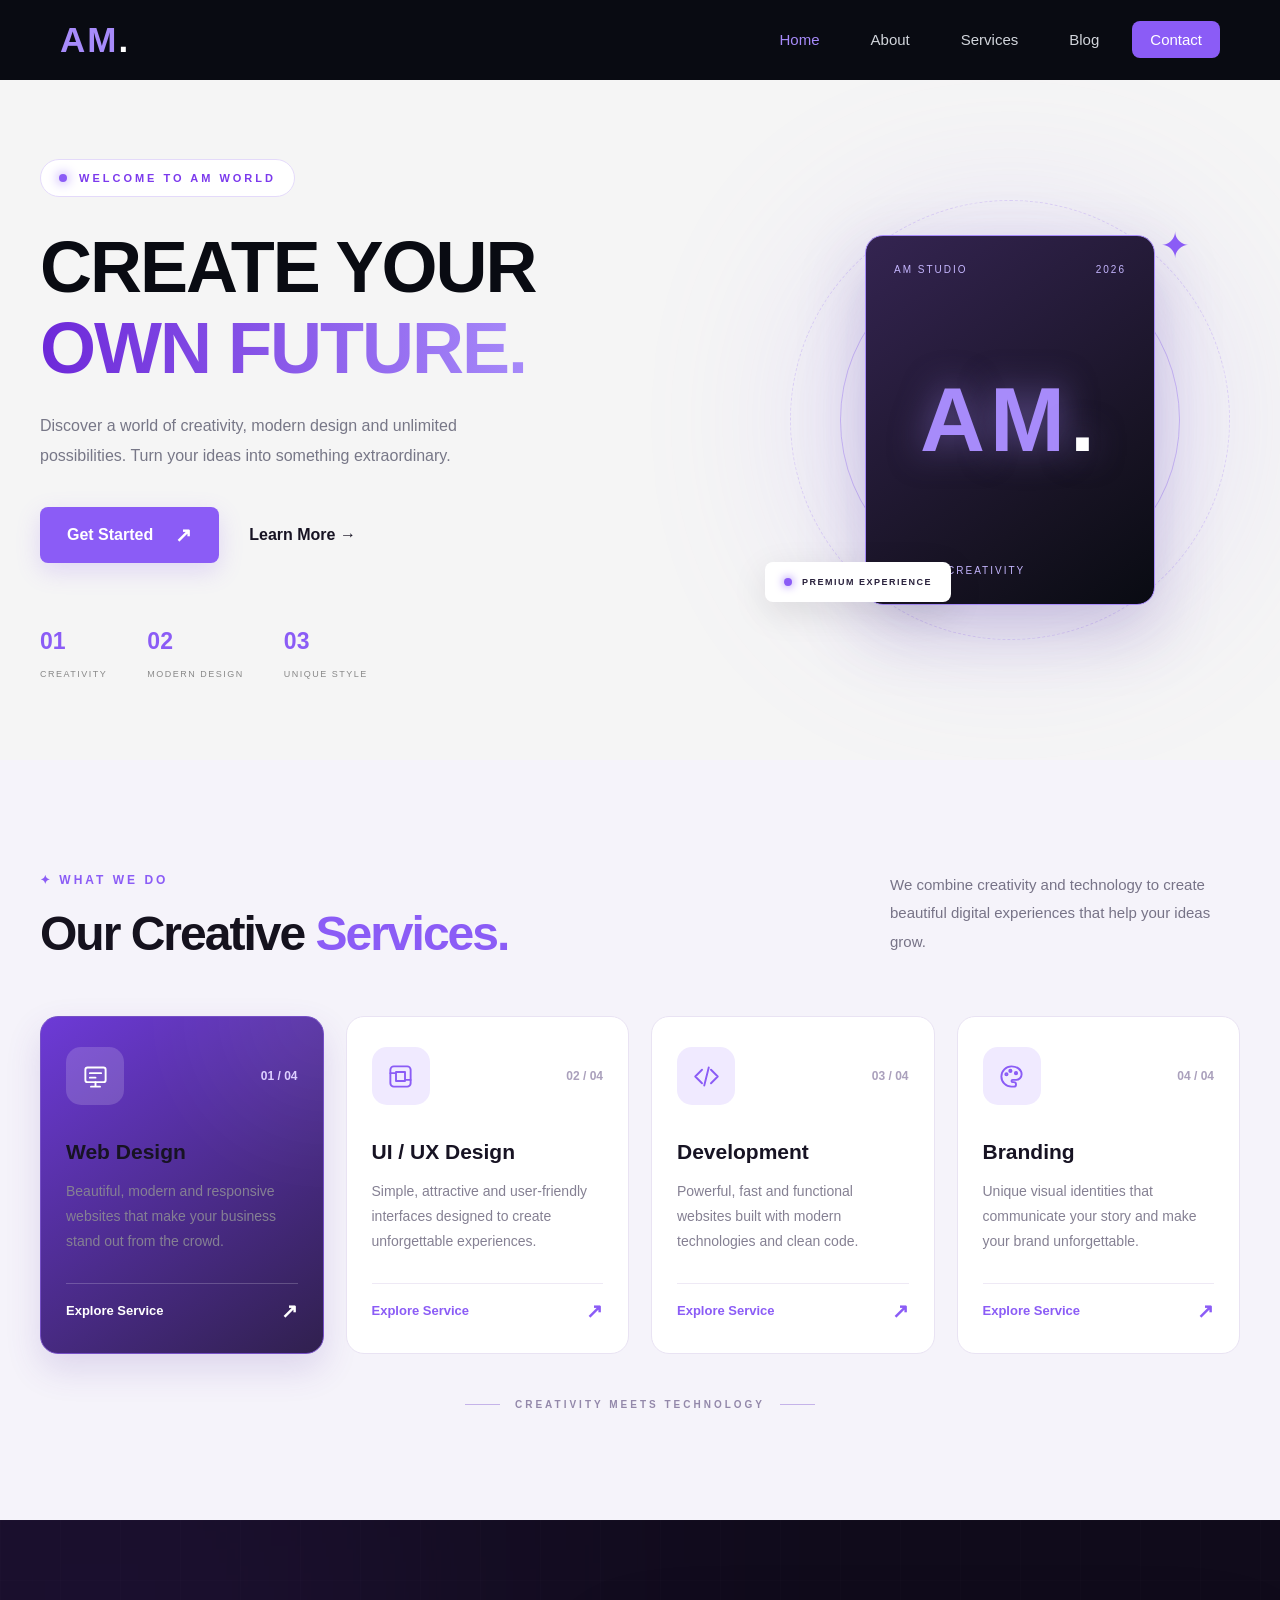
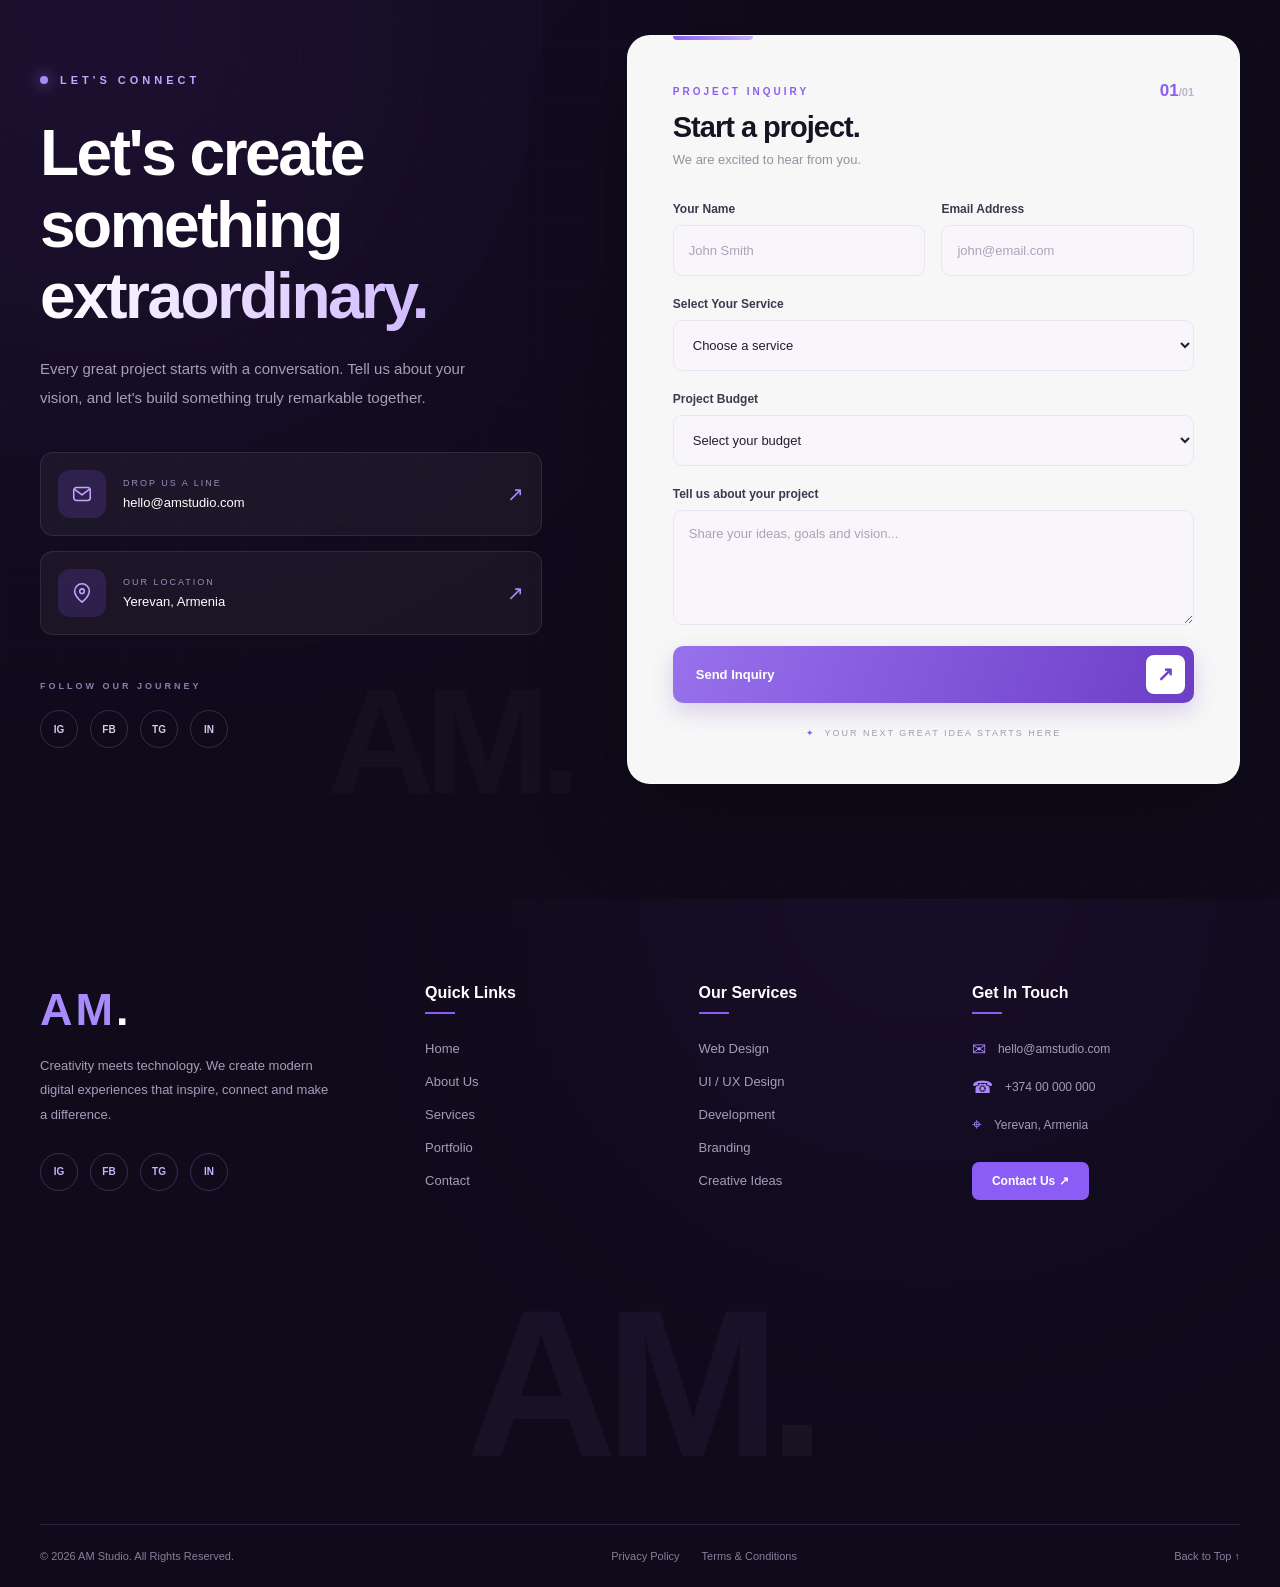
==== index.html @ 260e9251 "add new files" ====
<!DOCTYPE html>
<html lang="en">
<head>
    <meta charset="UTF-8">
    <meta name="viewport" content="width=device-width, initial-scale=1.0">
    <title>AM Website</title>
    <link rel="stylesheet" href="style.css">
</head>
<body>


<header>
    <div class="container">
        <div class="row">

            <div class="logo">AM<span>.</span></div>

            <nav>
                <ul class="menu">
                    <li><a class="active" href="#">Home</a></li>
                    <li><a href="About.html">About</a></li>
                    <li><a href="#">Services</a></li>
                    <li><a href="#">Blog</a></li>
                    <li><a class="contact" href="#">Contact</a></li>
                </ul>
            </nav>

        </div>
    </div>
</header>

<section class="hero-section">

    <div class="hero-container">

        <div class="hero-left">

            <div class="hero-badge">
                <span class="hero-dot"></span>
                WELCOME TO AM WORLD
            </div>

            <h1>
                CREATE YOUR
                <span>OWN FUTURE.</span>
            </h1>

            <p>
                Discover a world of creativity, modern design
                and unlimited possibilities. Turn your ideas
                into something extraordinary.
            </p>

            <div class="hero-buttons">

                <a href="#" class="primary-btn">
                    Get Started <span>↗</span>
                </a>

                <a href="#" class="secondary-btn">
                    Learn More →
                </a>

            </div>

            <div class="hero-features">

                <div>
                    <h3>01</h3>
                    <span>CREATIVITY</span>
                </div>

                <div>
                    <h3>02</h3>
                    <span>MODERN DESIGN</span>
                </div>

                <div>
                    <h3>03</h3>
                    <span>UNIQUE STYLE</span>
                </div>

            </div>

        </div>

        <div class="hero-right">

            <div class="purple-glow"></div>

            <div class="hero-orbit orbit-1"></div>
            <div class="hero-orbit orbit-2"></div>

            <div class="hero-main-card">

                <div class="card-header">
                    <span>AM STUDIO</span>
                    <span>2026</span>
                </div>

                <div class="card-logo">
                    AM<span>.</span>
                </div>

                <div class="card-footer">
                    ART OF CREATIVITY
                </div>

            </div>

            <div class="hero-floating floating-1">
                ✦
            </div>

            <div class="hero-floating floating-2">
                ✧
            </div>

            <div class="hero-small-card">
                <span class="small-dot"></span>
                PREMIUM EXPERIENCE
            </div>

        </div>

    </div>

</section>

<section class="services-pro">

    <div class="sp-container">

        <div class="sp-heading">

            <div>
                <span class="sp-label">✦ WHAT WE DO</span>

                <h2>
                    Our Creative
                    <span>Services.</span>
                </h2>
            </div>

            <p>
                We combine creativity and technology
                to create beautiful digital experiences
                that help your ideas grow.
            </p>

        </div>

        <div class="sp-grid">

            <!-- CARD 1 -->

            <article class="sp-card sp-featured">

                <div class="sp-card-top">
                    <div class="sp-icon">
                        <svg viewBox="0 0 24 24">
                            <rect x="3" y="4" width="18" height="13" rx="2"/>
                            <path d="M8 21h8M12 17v4M7 9h10M7 13h5"/>
                        </svg>
                    </div>

                    <span class="sp-number">01 / 04</span>
                </div>

                <h3>Web Design</h3>

                <p>
                    Beautiful, modern and responsive
                    websites that make your business
                    stand out from the crowd.
                </p>

                <a href="#" class="sp-link">
                    Explore Service <span>↗</span>
                </a>

            </article>

            <!-- CARD 2 -->

            <article class="sp-card">

                <div class="sp-card-top">
                    <div class="sp-icon">
                        <svg viewBox="0 0 24 24">
                            <rect x="3" y="3" width="18" height="18" rx="3"/>
                            <path d="M8 8h8v8H8zM3 9h5M16 15h5"/>
                        </svg>
                    </div>

                    <span class="sp-number">02 / 04</span>
                </div>

                <h3>UI / UX Design</h3>

                <p>
                    Simple, attractive and user-friendly
                    interfaces designed to create
                    unforgettable experiences.
                </p>

                <a href="#" class="sp-link">
                    Explore Service <span>↗</span>
                </a>

            </article>

            <!-- CARD 3 -->

            <article class="sp-card">

                <div class="sp-card-top">
                    <div class="sp-icon">
                        <svg viewBox="0 0 24 24">
                            <path d="m8 6-6 6 6 6M16 6l6 6-6 6M14 4l-4 16"/>
                        </svg>
                    </div>

                    <span class="sp-number">03 / 04</span>
                </div>

                <h3>Development</h3>

                <p>
                    Powerful, fast and functional
                    websites built with modern
                    technologies and clean code.
                </p>

                <a href="#" class="sp-link">
                    Explore Service <span>↗</span>
                </a>

            </article>

            <!-- CARD 4 -->

            <article class="sp-card">

                <div class="sp-card-top">
                    <div class="sp-icon">
                        <svg viewBox="0 0 24 24">
                            <path d="M12 3a9 9 0 1 0 0 18h2a2 2 0 0 0 0-4h-1a1 1 0 0 1 0-2h3a5 5 0 0 0 5-5c0-4-4-7-9-7Z"/>
                            <circle cx="7.5" cy="10" r="1"/>
                            <circle cx="11" cy="7" r="1"/>
                            <circle cx="16" cy="9" r="1"/>
                        </svg>
                    </div>

                    <span class="sp-number">04 / 04</span>
                </div>

                <h3>Branding</h3>

                <p>
                    Unique visual identities that
                    communicate your story and
                    make your brand unforgettable.
                </p>

                <a href="#" class="sp-link">
                    Explore Service <span>↗</span>
                </a>

            </article>

        </div>

        <div class="sp-bottom">
            <span></span>
            CREATIVITY MEETS TECHNOLOGY
            <span></span>
        </div>

    </div>

</section>


<section class="lux-contact">

    <div class="lux-background-circle"></div>

    <div class="lux-container">

        <!-- LEFT SIDE -->

        <div class="lux-content">

            <div class="lux-eyebrow">
                <span class="lux-dot"></span>
                LET'S CONNECT
            </div>

            <h2>
                Let's create
                something
                <span>extraordinary.</span>
            </h2>

            <p class="lux-description">
                Every great project starts with a conversation.
                Tell us about your vision, and let's build
                something truly remarkable together.
            </p>

            <div class="lux-contact-details">

                <a href="mailto:hello@amstudio.com"
                   class="lux-detail-card">

                    <div class="lux-detail-icon">
                        <svg viewBox="0 0 24 24">
                            <rect x="3" y="5" width="18" height="14" rx="3"/>
                            <path d="m4 7 8 6 8-6"/>
                        </svg>
                    </div>

                    <div>
                        <span>DROP US A LINE</span>
                        <h4>hello@amstudio.com</h4>
                    </div>

                    <span class="lux-arrow">↗</span>

                </a>

                <div class="lux-detail-card">

                    <div class="lux-detail-icon">
                        <svg viewBox="0 0 24 24">
                            <path d="M20 10c0 5-8 12-8 12S4 15 4 10a8 8 0 1 1 16 0Z"/>
                            <circle cx="12" cy="10" r="2.5"/>
                        </svg>
                    </div>

                    <div>
                        <span>OUR LOCATION</span>
                        <h4>Yerevan, Armenia</h4>
                    </div>

                    <span class="lux-arrow">↗</span>

                </div>

            </div>

            <div class="lux-social-area">

                <span>FOLLOW OUR JOURNEY</span>

                <div class="lux-socials">
                    <a href="#">IG</a>
                    <a href="#">FB</a>
                    <a href="#">TG</a>
                    <a href="#">IN</a>
                </div>

            </div>

            <div class="lux-watermark">AM.</div>

        </div>

        <!-- RIGHT SIDE FORM -->

        <div class="lux-form-wrapper">

            <div class="lux-form-top">

                <div>
                    <span>PROJECT INQUIRY</span>
                    <h3>Start a project.</h3>
                    <p>We are excited to hear from you.</p>
                </div>

                <div class="lux-form-number">
                    01<span>/01</span>
                </div>

            </div>

            <form class="lux-form">

                <div class="lux-form-row">

                    <div class="lux-field">
                        <label for="lux-name">Your Name</label>

                        <input
                                type="text"
                                id="lux-name"
                                placeholder="John Smith"
                                required
                        >
                    </div>

                    <div class="lux-field">
                        <label for="lux-email">Email Address</label>

                        <input
                                type="email"
                                id="lux-email"
                                placeholder="john@email.com"
                                required
                        >
                    </div>

                </div>

                <div class="lux-field">

                    <label for="lux-service">
                        Select Your Service
                    </label>

                    <select id="lux-service" required>

                        <option value="" disabled selected>
                            Choose a service
                        </option>

                        <option>Web Design</option>
                        <option>UI / UX Design</option>
                        <option>Development</option>
                        <option>Branding</option>
                        <option>Other</option>

                    </select>

                </div>

                <div class="lux-field">

                    <label for="lux-budget">
                        Project Budget
                    </label>

                    <select id="lux-budget">

                        <option value="" disabled selected>
                            Select your budget
                        </option>

                        <option>Under $500</option>
                        <option>$500 - $1,000</option>
                        <option>$1,000 - $5,000</option>
                        <option>$5,000+</option>
                        <option>Not decided yet</option>

                    </select>

                </div>

                <div class="lux-field">

                    <label for="lux-message">
                        Tell us about your project
                    </label>

                    <textarea
                            id="lux-message"
                            rows="4"
                            placeholder="Share your ideas, goals and vision..."
                            required
                    ></textarea>

                </div>

                <button type="submit" class="lux-submit">

                    <span>Send Inquiry</span>

                    <div class="lux-submit-icon">↗</div>

                </button>

            </form>

            <div class="lux-form-bottom">
                <span>✦</span>
                YOUR NEXT GREAT IDEA STARTS HERE
            </div>

        </div>

    </div>

</section>


<footer class="am-footer">

    <div class="footer-glow"></div>

    <div class="footer-container">

        <!-- TOP FOOTER -->

        <div class="footer-main">

            <!-- BRAND -->

            <div class="footer-brand">

                <div class="footer-logo">
                    AM<span>.</span>
                </div>

                <p>
                    Creativity meets technology.
                    We create modern digital experiences
                    that inspire, connect and make a difference.
                </p>

                <div class="footer-socials">

                    <a href="#" aria-label="Instagram">IG</a>
                    <a href="#" aria-label="Facebook">FB</a>
                    <a href="#" aria-label="Telegram">TG</a>
                    <a href="#" aria-label="LinkedIn">IN</a>

                </div>

            </div>

            <!-- QUICK LINKS -->

            <div class="footer-column">

                <h3>Quick Links</h3>

                <ul>
                    <li><a href="#">Home</a></li>
                    <li><a href="#">About Us</a></li>
                    <li><a href="#">Services</a></li>
                    <li><a href="#">Portfolio</a></li>
                    <li><a href="#">Contact</a></li>
                </ul>

            </div>

            <!-- SERVICES -->

            <div class="footer-column">

                <h3>Our Services</h3>

                <ul>
                    <li><a href="#">Web Design</a></li>
                    <li><a href="#">UI / UX Design</a></li>
                    <li><a href="#">Development</a></li>
                    <li><a href="#">Branding</a></li>
                    <li><a href="#">Creative Ideas</a></li>
                </ul>

            </div>

            <!-- CONTACT -->

            <div class="footer-column footer-contact">

                <h3>Get In Touch</h3>

                <p>
                    <span>✉</span>
                    hello@amstudio.com
                </p>

                <p>
                    <span>☎</span>
                    +374 00 000 000
                </p>

                <p>
                    <span>⌖</span>
                    Yerevan, Armenia
                </p>

                <a href="#" class="footer-contact-btn">
                    Contact Us ↗
                </a>

            </div>

        </div>

        <!-- BIG BRAND TEXT -->

        <div class="footer-big-text">
            AM<span>.</span>
        </div>

        <!-- BOTTOM FOOTER -->

        <div class="footer-bottom">

            <p>
                © 2026 AM Studio. All Rights Reserved.
            </p>

            <div class="footer-bottom-links">
                <a href="#">Privacy Policy</a>
                <a href="#">Terms & Conditions</a>
            </div>

            <a href="#" class="back-top">
                Back to Top ↑
            </a>

        </div>

    </div>

</footer>


</body>
</html>
---- style.css ----
* {
    margin: 0;
    padding: 0;
    box-sizing: border-box;
}

body {
    font-family: Arial, sans-serif;
    background: #f5f5f5;
}

header {
    background: #090b12;
    padding: 20px 0;
    box-shadow: 0 4px 15px rgba(0,0,0,0.2);
}

.container {
    max-width: 1200px;
    margin: 0 auto;
    padding: 0 20px;
}

.row {
    display: flex;
    justify-content: space-between;
    align-items: center;
}

.logo {
    color: #a78bfa;
    font-size: 35px;
    font-weight: bold;
    letter-spacing: 2px;
    cursor: pointer;
}

.logo span {
    color: white;
}

.menu {
    display: flex;
    align-items: center;
    gap: 15px;
    list-style: none;
}

.menu a {
    color: #d1d5db;
    padding: 10px 18px;
    text-decoration: none;
    font-size: 15px;
    transition: 0.3s;
    border-radius: 8px;
}

.menu a:hover {
    color: #a78bfa;
    background: #1e1b2e;
}

.menu a.active {
    color: #a78bfa;
}

.menu a.contact {
    background: #8b5cf6;
    color: white;
}

.menu a.contact:hover {
    background: #7c3aed;
    transform: translateY(-2px);
}


/* HERO SECTION */

.hero-section {
    min-height: 680px;
    background: #f5f5f5;
    position: relative;
    overflow: hidden;
    display: flex;
    align-items: center;
    padding: 70px 20px;
}

.hero-container {
    max-width: 1200px;
    width: 100%;
    margin: 0 auto;
    display: flex;
    justify-content: space-between;
    align-items: center;
    gap: 50px;
}

/* LEFT SIDE */

.hero-left {
    max-width: 560px;
    animation: appearLeft 1s ease both;
}

.hero-badge {
    display: inline-flex;
    align-items: center;
    gap: 12px;
    padding: 12px 18px;
    background: white;
    border: 1px solid #e4dafa;
    border-radius: 50px;
    color: #7c3aed;
    font-size: 11px;
    font-weight: bold;
    letter-spacing: 3px;
}

.hero-dot {
    width: 8px;
    height: 8px;
    background: #8b5cf6;
    border-radius: 50%;
    box-shadow: 0 0 12px #8b5cf6;
    animation: pulseDot 1.5s infinite;
}

.hero-left h1 {
    font-size: clamp(45px, 6vw, 72px);
    color: #090b12;
    line-height: 1.12;
    margin: 30px 0 22px;
    letter-spacing: -2px;
    font-weight: 800;
}

.hero-left h1 span {
    display: block;
    color: #8b5cf6;
    background: linear-gradient(
            90deg,
            #6d28d9,
            #a78bfa,
            #7c3aed
    );
    background-size: 200% auto;
    background-clip: text;
    -webkit-background-clip: text;
    -webkit-text-fill-color: transparent;
    animation: purpleShine 5s linear infinite;
}

.hero-left p {
    color: #777787;
    font-size: 16px;
    line-height: 1.9;
    max-width: 460px;
    margin-bottom: 35px;
}

/* BUTTONS */

.hero-buttons {
    display: flex;
    align-items: center;
    gap: 30px;
}

.primary-btn {
    display: inline-flex;
    align-items: center;
    gap: 22px;
    padding: 16px 27px;
    background: #8b5cf6;
    color: white;
    text-decoration: none;
    font-weight: bold;
    border-radius: 8px;
    transition: 0.35s;
    box-shadow: 0 8px 25px rgba(139,92,246,0.2);
}

.primary-btn:hover {
    background: #7c3aed;
    transform: translateY(-5px);
    box-shadow: 0 12px 30px rgba(139,92,246,0.35);
}

.primary-btn span {
    font-size: 20px;
    transition: 0.3s;
}

.primary-btn:hover span {
    transform: translate(4px, -4px);
}

.secondary-btn {
    color: #171323;
    font-weight: bold;
    text-decoration: none;
    transition: 0.3s;
}

.secondary-btn:hover {
    color: #8b5cf6;
}

/* FEATURES */

.hero-features {
    display: flex;
    gap: 40px;
    margin-top: 65px;
}

.hero-features h3 {
    color: #8b5cf6;
    font-size: 23px;
    margin-bottom: 8px;
}

.hero-features span {
    color: #888;
    font-size: 9px;
    letter-spacing: 1.5px;
}

/* RIGHT SIDE */

.hero-right {
    width: 460px;
    height: 460px;
    flex-shrink: 0;
    position: relative;
    display: flex;
    align-items: center;
    justify-content: center;
    animation: appearRight 1.2s ease both;
}

/* PURPLE GLOW */

.purple-glow {
    position: absolute;
    width: 300px;
    height: 300px;
    border-radius: 50%;
    background: #a78bfa;
    filter: blur(110px);
    opacity: 0.4;
    animation: glowPulse 4s ease-in-out infinite;
}

/* ORBITS */

.hero-orbit {
    position: absolute;
    border: 1px solid rgba(139,92,246,0.35);
    border-radius: 50%;
}

.orbit-1 {
    width: 340px;
    height: 340px;
    animation: rotateOrbit 20s linear infinite;
}

.orbit-2 {
    width: 440px;
    height: 440px;
    border-style: dashed;
    opacity: 0.6;
    animation: rotateOrbit 35s linear infinite reverse;
}

/* MAIN CARD */

.hero-main-card {
    width: 290px;
    height: 370px;
    position: relative;
    z-index: 2;
    background: linear-gradient(
            145deg,
            #342451,
            #171323 70%,
            #090b12
    );
    border: 1px solid #a78bfa;
    border-radius: 18px;
    padding: 28px;
    display: flex;
    flex-direction: column;
    align-items: center;
    justify-content: space-between;
    box-shadow: 0 25px 65px rgba(80,50,150,0.25);
    animation: cardFloat 5s ease-in-out infinite;
    transition: 0.4s;
}

.hero-main-card:hover {
    box-shadow: 0 25px 80px rgba(139,92,246,0.4);
    border-color: #ddd6fe;
}

.card-header,
.card-footer {
    width: 100%;
    display: flex;
    justify-content: space-between;
    color: #c4b5fd;
    font-size: 10px;
    letter-spacing: 2px;
}

.card-logo {
    color: #a78bfa;
    font-size: 90px;
    font-weight: 900;
    letter-spacing: 5px;
    text-shadow: 0 0 35px rgba(167,139,250,0.5);
}

.card-logo span {
    color: white;
}

/* FLOATING ELEMENTS */

.hero-floating {
    position: absolute;
    z-index: 3;
    color: #8b5cf6;
    font-size: 36px;
}

.floating-1 {
    top: 35px;
    right: 50px;
    animation: floatingStar 4s infinite ease-in-out;
}

.floating-2 {
    bottom: 45px;
    left: 45px;
    animation: floatingStar 5s infinite ease-in-out reverse;
}

.hero-small-card {
    position: absolute;
    bottom: 48px;
    left: -15px;
    z-index: 4;
    background: white;
    padding: 15px 19px;
    border-radius: 8px;
    display: flex;
    align-items: center;
    gap: 10px;
    color: #29213c;
    font-size: 9px;
    letter-spacing: 1.5px;
    font-weight: bold;
    box-shadow: 0 10px 35px rgba(0,0,0,0.1);
    animation: cardFloat 4s infinite ease-in-out reverse;
}

.small-dot {
    width: 8px;
    height: 8px;
    background: #8b5cf6;
    border-radius: 50%;
    box-shadow: 0 0 10px #8b5cf6;
}

/* ANIMATIONS */

@keyframes appearLeft {
    from {
        opacity: 0;
        transform: translateX(-60px);
    }
    to {
        opacity: 1;
        transform: translateX(0);
    }
}

@keyframes appearRight {
    from {
        opacity: 0;
        transform: translateX(60px) scale(0.9);
    }
    to {
        opacity: 1;
        transform: translateX(0) scale(1);
    }
}

@keyframes cardFloat {
    0%, 100% {
        transform: translateY(0);
    }
    50% {
        transform: translateY(-15px);
    }
}

@keyframes rotateOrbit {
    from {
        transform: rotate(0deg);
    }
    to {
        transform: rotate(360deg);
    }
}

@keyframes floatingStar {
    0%, 100% {
        transform: translateY(0) rotate(0);
    }
    50% {
        transform: translateY(-18px) rotate(20deg);
    }
}

@keyframes pulseDot {
    50% {
        opacity: 0.4;
    }
}

@keyframes glowPulse {
    50% {
        opacity: 0.6;
        transform: scale(1.15);
    }
}

@keyframes purpleShine {
    to {
        background-position: -200% center;
    }
}

/* RESPONSIVE */

@media (max-width: 900px) {
    .hero-container {
        flex-direction: column;
        text-align: center;
    }

    .hero-left p {
        margin-left: auto;
        margin-right: auto;
    }

    .hero-buttons,
    .hero-features {
        justify-content: center;
    }
}

@media (max-width: 550px) {
    .hero-left h1 {
        font-size: 43px;
    }

    .hero-buttons {
        flex-direction: column;
        gap: 20px;
    }

    .hero-features {
        gap: 15px;
    }

    .hero-features span {
        font-size: 7px;
    }

    .hero-right {
        width: 100%;
        height: 360px;
    }

    .hero-main-card {
        width: 225px;
        height: 290px;
    }

    .card-logo {
        font-size: 65px;
    }

    .orbit-1 {
        width: 270px;
        height: 270px;
    }

    .orbit-2 {
        width: 340px;
        height: 340px;
    }

    .hero-small-card {
        left: -5px;
        bottom: 15px;
        font-size: 7px;
    }
}

/* REDUCED MOTION */

@media (prefers-reduced-motion: reduce) {
    .hero-section *,
    .hero-section *::before,
    .hero-section *::after {
        animation: none !important;
        transition: none !important;
    }
}


/* ==========================
   PREMIUM SERVICES SECTION
========================== */

.services-pro {
    background: #f5f3fa;
    padding: 110px 20px;
    overflow: hidden;
}

.sp-container {
    max-width: 1200px;
    margin: 0 auto;
}

/* HEADING */

.sp-heading {
    display: flex;
    justify-content: space-between;
    align-items: end;
    gap: 30px;
    margin-bottom: 55px;
}

.sp-label {
    color: #8b5cf6;
    font-size: 12px;
    font-weight: bold;
    letter-spacing: 3px;
}

.sp-heading h2 {
    color: #15121e;
    font-size: 48px;
    margin-top: 18px;
    letter-spacing: -2px;
}

.sp-heading h2 span {
    color: #8b5cf6;
}

.sp-heading > p {
    max-width: 350px;
    color: #777387;
    font-size: 15px;
    line-height: 1.9;
    margin-bottom: 5px;
}

/* GRID */

.sp-grid {
    display: grid;
    grid-template-columns: repeat(4, 1fr);
    gap: 22px;
}

/* CARD */

.sp-card {
    min-height: 330px;
    padding: 30px 25px;
    background: #ffffff;
    border: 1px solid #e9e3f3;
    border-radius: 18px;
    display: flex;
    flex-direction: column;
    position: relative;
    overflow: hidden;
    transition:
            transform 0.4s ease,
            box-shadow 0.4s ease,
            border-color 0.4s ease;
}

/* LIGHT EFFECT */

.sp-card::before {
    content: "";
    position: absolute;
    top: -100px;
    right: -100px;
    width: 200px;
    height: 200px;
    border-radius: 50%;
    background: #a78bfa;
    filter: blur(70px);
    opacity: 0;
    transition: 0.5s;
}

.sp-card:hover {
    transform: translateY(-12px);
    border-color: #bca5f5;
    box-shadow: 0 25px 55px rgba(75, 40, 140, 0.13);
}

.sp-card:hover::before {
    opacity: 0.22;
}

/* FEATURED CARD */

.sp-card.sp-featured {
    background: linear-gradient(
            145deg,
            #6d3ad7,
            #30204e
    );
    border-color: #7650c6;
    box-shadow: 0 15px 35px rgba(91, 57, 170, 0.16);
}

.sp-featured::before {
    background: #ffffff;
    opacity: 0.08;
}

.sp-featured h3 {
    color: white;
}

.sp-featured p {
    color: #d9cff0;
}

.sp-featured .sp-number {
    color: #ded0ff;
}

.sp-featured .sp-icon {
    background: rgba(255,255,255,0.16);
    color: white;
}

.sp-featured .sp-link {
    color: white;
}

/* CARD TOP */

.sp-card-top {
    display: flex;
    justify-content: space-between;
    align-items: center;
    margin-bottom: 35px;
    position: relative;
    z-index: 1;
}

.sp-icon {
    width: 58px;
    height: 58px;
    background: #f0eaff;
    border-radius: 15px;
    display: flex;
    justify-content: center;
    align-items: center;
    color: #8b5cf6;
    transition: 0.4s;
}

.sp-icon svg {
    width: 27px;
    height: 27px;
    fill: none;
    stroke: currentColor;
    stroke-width: 1.7;
    stroke-linecap: round;
    stroke-linejoin: round;
}

.sp-card:hover .sp-icon {
    transform: rotate(-8deg) scale(1.1);
}

.sp-number {
    color: #aaa0bc;
    font-size: 12px;
    font-weight: bold;
}

/* TEXT */

.sp-card h3 {
    color: #171323;
    font-size: 21px;
    margin-bottom: 15px;
    position: relative;
    z-index: 1;
}

.sp-card p {
    color: #858093;
    font-size: 14px;
    line-height: 1.8;
    margin-bottom: 28px;
    position: relative;
    z-index: 1;
}

/* LINK */

.sp-link {
    display: flex;
    justify-content: space-between;
    align-items: center;
    color: #8b5cf6;
    text-decoration: none;
    font-size: 13px;
    font-weight: bold;
    margin-top: auto;
    padding-top: 15px;
    border-top: 1px solid #eee9f5;
    position: relative;
    z-index: 1;
    transition: 0.3s;
}

.sp-link span {
    font-size: 20px;
    transition: 0.3s;
}

.sp-link:hover span {
    transform: translate(5px, -5px);
}

.sp-featured .sp-link {
    border-color: rgba(255,255,255,0.2);
}

/* BOTTOM DETAIL */

.sp-bottom {
    margin-top: 45px;
    display: flex;
    justify-content: center;
    align-items: center;
    gap: 15px;
    color: #9388aa;
    font-size: 10px;
    letter-spacing: 3px;
    font-weight: bold;
}

.sp-bottom span {
    width: 35px;
    height: 1px;
    background: #c5b3e9;
}

/* RESPONSIVE */

@media (max-width: 1000px) {
    .sp-grid {
        grid-template-columns: repeat(2, 1fr);
    }
}

@media (max-width: 650px) {
    .services-pro {
        padding: 75px 20px;
    }

    .sp-heading {
        flex-direction: column;
        align-items: flex-start;
    }

    .sp-heading h2 {
        font-size: 38px;
    }

    .sp-grid {
        grid-template-columns: 1fr;
    }

    .sp-card {
        min-height: 300px;
    }

    .sp-bottom {
        font-size: 8px;
        letter-spacing: 2px;
    }
}

/* ACCESSIBILITY */

@media (prefers-reduced-motion: reduce) {
    .sp-card,
    .sp-card::before,
    .sp-icon,
    .sp-link span {
        transition: none;
    }
}


/* ============================
   LUXURY CONTACT SECTION
============================ */

.lux-contact {
    background: #100b1b;
    padding: 115px 20px;
    position: relative;
    overflow: hidden;
    isolation: isolate;
}

.lux-container {
    max-width: 1200px;
    margin: 0 auto;
    display: grid;
    grid-template-columns: 0.9fr 1.1fr;
    gap: 85px;
    align-items: center;
    position: relative;
    z-index: 2;
}

/* BACKGROUND */

.lux-background-circle {
    position: absolute;
    width: 600px;
    height: 600px;
    top: -200px;
    left: -200px;
    background: #7135c7;
    filter: blur(200px);
    opacity: 0.18;
    z-index: -1;
    animation: luxGlow 8s ease-in-out infinite alternate;
}

.lux-contact::after {
    content: "";
    position: absolute;
    inset: 0;
    background-image:
            linear-gradient(rgba(255,255,255,0.025) 1px, transparent 1px),
            linear-gradient(90deg, rgba(255,255,255,0.025) 1px, transparent 1px);
    background-size: 60px 60px;
    opacity: 0.4;
    pointer-events: none;
    z-index: -1;
}

/* LEFT CONTENT */

.lux-content {
    position: relative;
    animation: luxSlideLeft 1s ease both;
}

.lux-eyebrow {
    display: inline-flex;
    align-items: center;
    gap: 12px;
    color: #c4a5ff;
    font-size: 11px;
    font-weight: bold;
    letter-spacing: 4px;
}

.lux-dot {
    width: 8px;
    height: 8px;
    background: #a78bfa;
    border-radius: 50%;
    box-shadow: 0 0 15px #a78bfa;
    animation: luxPulse 2s infinite;
}

.lux-content h2 {
    color: #ffffff;
    font-size: clamp(42px, 5vw, 65px);
    line-height: 1.12;
    letter-spacing: -2.5px;
    margin: 30px 0 22px;
    font-weight: 800;
}

.lux-content h2 span {
    display: block;
    background: linear-gradient(
            100deg,
            #ffffff,
            #c4a5ff,
            #8b5cf6
    );
    background-size: 200% auto;
    background-clip: text;
    -webkit-background-clip: text;
    -webkit-text-fill-color: transparent;
    animation: luxShine 5s linear infinite;
}

.lux-description {
    color: #a89cb9;
    font-size: 15px;
    line-height: 1.9;
    max-width: 440px;
    margin-bottom: 40px;
}

/* DETAIL CARDS */

.lux-contact-details {
    display: flex;
    flex-direction: column;
    gap: 15px;
}

.lux-detail-card {
    display: flex;
    align-items: center;
    gap: 17px;
    padding: 17px;
    background: rgba(255,255,255,0.045);
    border: 1px solid rgba(255,255,255,0.09);
    border-radius: 13px;
    text-decoration: none;
    transition: 0.4s;
    backdrop-filter: blur(10px);
}

.lux-detail-card:hover {
    background: rgba(139,92,246,0.12);
    border-color: rgba(167,139,250,0.45);
    transform: translateX(8px);
}

.lux-detail-icon {
    width: 48px;
    height: 48px;
    border-radius: 12px;
    background: rgba(139,92,246,0.17);
    display: flex;
    align-items: center;
    justify-content: center;
    color: #c4a5ff;
    flex-shrink: 0;
    transition: 0.3s;
}

.lux-detail-icon svg {
    width: 22px;
    height: 22px;
    fill: none;
    stroke: currentColor;
    stroke-width: 1.7;
    stroke-linecap: round;
    stroke-linejoin: round;
}

.lux-detail-card:hover .lux-detail-icon {
    background: #8b5cf6;
    color: white;
}

.lux-detail-card div:nth-child(2) {
    flex: 1;
}

.lux-detail-card div span {
    display: block;
    color: #9f8dbb;
    font-size: 9px;
    letter-spacing: 2px;
    margin-bottom: 7px;
}

.lux-detail-card h4 {
    color: white;
    font-size: 13px;
    font-weight: 500;
}

.lux-arrow {
    color: #a78bfa;
    font-size: 20px;
    transition: 0.3s;
}

.lux-detail-card:hover .lux-arrow {
    transform: translate(4px, -4px);
}

/* SOCIAL */

.lux-social-area {
    margin-top: 40px;
}

.lux-social-area > span {
    color: #8c7aab;
    font-size: 9px;
    letter-spacing: 3px;
    font-weight: bold;
}

.lux-socials {
    display: flex;
    gap: 12px;
    margin-top: 17px;
}

.lux-socials a {
    width: 38px;
    height: 38px;
    display: flex;
    justify-content: center;
    align-items: center;
    border: 1px solid rgba(255,255,255,0.15);
    border-radius: 50%;
    color: #d5c8e9;
    text-decoration: none;
    font-size: 10px;
    font-weight: bold;
    transition: 0.3s;
}

.lux-socials a:hover {
    background: #8b5cf6;
    border-color: #8b5cf6;
    color: white;
    transform: translateY(-5px);
}

/* WATERMARK */

.lux-watermark {
    position: absolute;
    bottom: -80px;
    right: -30px;
    font-size: 150px;
    font-weight: 900;
    letter-spacing: -10px;
    color: rgba(255,255,255,0.025);
    pointer-events: none;
}

/* FORM WRAPPER */

.lux-form-wrapper {
    padding: 45px;
    background: rgba(255,255,255,0.97);
    border-radius: 23px;
    box-shadow: 0 30px 90px rgba(0,0,0,0.35);
    border: 1px solid rgba(255,255,255,0.6);
    position: relative;
    animation: luxSlideRight 1s ease both;
}

.lux-form-wrapper::before {
    content: "";
    position: absolute;
    top: 0;
    left: 45px;
    width: 80px;
    height: 4px;
    background: linear-gradient(90deg, #8b5cf6, #c4b5fd);
    border-radius: 0 0 5px 5px;
}

/* FORM HEADER */

.lux-form-top {
    display: flex;
    justify-content: space-between;
    align-items: flex-start;
    margin-bottom: 35px;
}

.lux-form-top > div:first-child > span {
    color: #8b5cf6;
    font-size: 10px;
    font-weight: bold;
    letter-spacing: 3px;
}

.lux-form-top h3 {
    color: #171323;
    font-size: 29px;
    margin: 12px 0 8px;
    letter-spacing: -1px;
}

.lux-form-top p {
    color: #96909f;
    font-size: 13px;
}

.lux-form-number {
    font-size: 17px;
    font-weight: bold;
    color: #8b5cf6;
}

.lux-form-number span {
    color: #bcb5c9;
    font-size: 11px;
}

/* FORM */

.lux-form {
    display: flex;
    flex-direction: column;
    gap: 21px;
}

.lux-form-row {
    display: grid;
    grid-template-columns: 1fr 1fr;
    gap: 16px;
}

.lux-field {
    display: flex;
    flex-direction: column;
    gap: 9px;
}

.lux-field label {
    color: #40364f;
    font-size: 12px;
    font-weight: bold;
}

.lux-field input,
.lux-field select,
.lux-field textarea {
    width: 100%;
    background: #f8f6fb;
    border: 1px solid #ebe5f3;
    border-radius: 9px;
    padding: 15px;
    font-family: Arial, sans-serif;
    color: #241b32;
    font-size: 13px;
    outline: none;
    transition: 0.3s;
}

.lux-field input,
.lux-field select {
    height: 51px;
}

.lux-field textarea {
    min-height: 115px;
    resize: vertical;
}

.lux-field input::placeholder,
.lux-field textarea::placeholder {
    color: #aaa3b4;
}

.lux-field input:focus,
.lux-field select:focus,
.lux-field textarea:focus {
    background: white;
    border-color: #9b78e9;
    box-shadow: 0 0 0 4px rgba(139,92,246,0.10);
}

/* SUBMIT BUTTON */

.lux-submit {
    display: flex;
    width: 100%;
    height: 57px;
    align-items: center;
    justify-content: space-between;
    padding: 0 9px 0 23px;
    background: linear-gradient(110deg, #9871ed, #6d3ec6);
    border: none;
    border-radius: 10px;
    color: white;
    font-size: 13px;
    font-weight: bold;
    cursor: pointer;
    transition: 0.4s;
    box-shadow: 0 9px 22px rgba(116,74,193,0.22);
}

.lux-submit:hover {
    transform: translateY(-4px);
    box-shadow: 0 14px 30px rgba(116,74,193,0.35);
}

.lux-submit-icon {
    width: 39px;
    height: 39px;
    display: flex;
    justify-content: center;
    align-items: center;
    color: #7140c8;
    background: white;
    border-radius: 8px;
    font-size: 20px;
    transition: 0.3s;
}

.lux-submit:hover .lux-submit-icon {
    transform: rotate(45deg);
}

/* FORM FOOTER */

.lux-form-bottom {
    display: flex;
    justify-content: center;
    align-items: center;
    gap: 9px;
    color: #a49bac;
    font-size: 9px;
    letter-spacing: 2px;
    margin-top: 25px;
}

.lux-form-bottom span {
    color: #8b5cf6;
}

/* ANIMATIONS */

@keyframes luxSlideLeft {
    from {
        opacity: 0;
        transform: translateX(-45px);
    }
    to {
        opacity: 1;
        transform: translateX(0);
    }
}

@keyframes luxSlideRight {
    from {
        opacity: 0;
        transform: translateX(45px);
    }
    to {
        opacity: 1;
        transform: translateX(0);
    }
}

@keyframes luxGlow {
    from {
        transform: translate(0, 0);
    }
    to {
        transform: translate(150px, 100px);
    }
}

@keyframes luxPulse {
    50% {
        opacity: 0.4;
        box-shadow: 0 0 4px #a78bfa;
    }
}

@keyframes luxShine {
    to {
        background-position: 200% center;
    }
}

/* RESPONSIVE */

@media (max-width: 950px) {
    .lux-container {
        grid-template-columns: 1fr;
        gap: 50px;
    }

    .lux-content h2 {
        font-size: 52px;
    }
}

@media (max-width: 550px) {
    .lux-contact {
        padding: 75px 15px;
    }

    .lux-content h2 {
        font-size: 42px;
    }

    .lux-form-wrapper {
        padding: 30px 20px;
    }

    .lux-form-row {
        grid-template-columns: 1fr;
    }

    .lux-form-top h3 {
        font-size: 25px;
    }
}

/* REDUCED MOTION */

@media (prefers-reduced-motion: reduce) {
    .lux-contact *,
    .lux-contact *::before,
    .lux-contact *::after {
        animation: none !important;
        transition: none !important;
    }
}


/* ==========================
   AM PREMIUM FOOTER
========================== */

.am-footer {
    background: #100b1b;
    color: white;
    padding: 85px 20px 25px;
    position: relative;
    overflow: hidden;
}

/* BACKGROUND GLOW */

.footer-glow {
    position: absolute;
    width: 450px;
    height: 450px;
    background: #7135c7;
    filter: blur(180px);
    opacity: 0.15;
    top: -250px;
    right: 10%;
    pointer-events: none;
    animation: footerGlow 7s ease-in-out infinite alternate;
}

.footer-container {
    max-width: 1200px;
    margin: 0 auto;
    position: relative;
    z-index: 1;
}

/* MAIN FOOTER */

.footer-main {
    display: grid;
    grid-template-columns: 1.5fr 1fr 1fr 1.2fr;
    gap: 50px;
    padding-bottom: 65px;
}

/* BRAND */

.footer-logo {
    color: #a78bfa;
    font-size: 45px;
    font-weight: 900;
    letter-spacing: 3px;
    margin-bottom: 18px;
    cursor: pointer;
    transition: 0.3s;
}

.footer-logo span {
    color: white;
}

.footer-logo:hover {
    transform: scale(1.05);
    color: #c4b5fd;
}

.footer-brand p {
    max-width: 290px;
    color: #a89bb9;
    font-size: 13px;
    line-height: 1.9;
}

/* SOCIALS */

.footer-socials {
    display: flex;
    gap: 12px;
    margin-top: 25px;
}

.footer-socials a {
    width: 38px;
    height: 38px;
    border: 1px solid rgba(167,139,250,0.25);
    border-radius: 50%;
    display: flex;
    align-items: center;
    justify-content: center;
    color: #c4b5fd;
    font-size: 10px;
    font-weight: bold;
    text-decoration: none;
    transition: 0.35s;
}

.footer-socials a:hover {
    background: #8b5cf6;
    border-color: #8b5cf6;
    color: white;
    transform: translateY(-6px);
    box-shadow: 0 8px 20px rgba(139,92,246,0.3);
}

/* FOOTER COLUMNS */

.footer-column h3 {
    font-size: 16px;
    color: white;
    margin-bottom: 25px;
    position: relative;
}

.footer-column h3::after {
    content: "";
    display: block;
    width: 30px;
    height: 2px;
    background: #8b5cf6;
    margin-top: 10px;
    transition: 0.3s;
}

.footer-column:hover h3::after {
    width: 55px;
}

.footer-column ul {
    list-style: none;
}

.footer-column li {
    margin-bottom: 15px;
}

.footer-column li a {
    color: #a89bb9;
    font-size: 13px;
    text-decoration: none;
    transition: 0.3s;
}

.footer-column li a:hover {
    color: #c4b5fd;
    padding-left: 7px;
}

/* CONTACT */

.footer-contact p {
    color: #a89bb9;
    font-size: 12px;
    margin-bottom: 17px;
    display: flex;
    align-items: center;
    gap: 12px;
}

.footer-contact p span {
    color: #a78bfa;
    font-size: 17px;
}

.footer-contact-btn {
    display: inline-block;
    margin-top: 10px;
    padding: 12px 20px;
    background: #8b5cf6;
    border-radius: 7px;
    color: white;
    font-size: 12px;
    font-weight: bold;
    text-decoration: none;
    transition: 0.3s;
}

.footer-contact-btn:hover {
    background: #a78bfa;
    transform: translateY(-4px);
    box-shadow: 0 8px 20px rgba(139,92,246,0.3);
}

/* BIG BRAND */

.footer-big-text {
    text-align: center;
    font-size: clamp(100px, 18vw, 210px);
    font-weight: 900;
    letter-spacing: -12px;
    line-height: 1;
    color: rgba(167,139,250,0.055);
    border-bottom: 1px solid rgba(167,139,250,0.15);
    padding: 10px 0 35px;
    user-select: none;
    pointer-events: none;
}

.footer-big-text span {
    color: rgba(255,255,255,0.04);
}

/* BOTTOM */

.footer-bottom {
    display: flex;
    justify-content: space-between;
    align-items: center;
    gap: 20px;
    padding-top: 25px;
}

.footer-bottom p {
    color: #897d9b;
    font-size: 11px;
}

.footer-bottom-links {
    display: flex;
    gap: 22px;
}

.footer-bottom-links a,
.back-top {
    color: #897d9b;
    font-size: 11px;
    text-decoration: none;
    transition: 0.3s;
}

.footer-bottom-links a:hover,
.back-top:hover {
    color: #c4b5fd;
}

/* ANIMATION */

@keyframes footerGlow {
    from {
        transform: translateX(0);
    }

    to {
        transform: translateX(-120px);
    }
}

/* RESPONSIVE */

@media (max-width: 950px) {

    .footer-main {
        grid-template-columns: repeat(2, 1fr);
        gap: 45px;
    }

}

@media (max-width: 550px) {

    .am-footer {
        padding: 65px 20px 25px;
    }

    .footer-main {
        grid-template-columns: 1fr 1fr;
        gap: 40px 20px;
    }

    .footer-brand {
        grid-column: 1 / -1;
    }

    .footer-brand p {
        max-width: 100%;
    }

    .footer-big-text {
        letter-spacing: -6px;
        padding-bottom: 25px;
    }

    .footer-bottom {
        flex-direction: column;
        text-align: center;
    }

    .footer-bottom-links {
        flex-wrap: wrap;
        justify-content: center;
    }

}

@media (prefers-reduced-motion: reduce) {
    .am-footer *,
    .am-footer *::before,
    .am-footer *::after {
        animation: none !important;
        transition: none !important;
    }
}

/* =================================
   AM 3D ABOUT US
================================= */

.about-new {
    background: #f5f3fa;
    padding: 120px 20px;
    overflow: hidden;
}

.about-new-container {
    max-width: 1250px;
    margin: 0 auto;

    display: grid;
    grid-template-columns: 1.05fr 0.95fr;
    align-items: center;
    gap: 65px;
}


/* =================================
   LEFT SIDE - 3D GALLERY
================================= */

.about-3d-gallery {
    width: 100%;
    height: 570px;
    position: relative;
    perspective: 1400px;
    transform-style: preserve-3d;
}

/* PURPLE GLOW */

.about-gallery-glow {
    position: absolute;
    width: 300px;
    height: 300px;

    background: #8b5cf6;
    border-radius: 50%;

    filter: blur(120px);
    opacity: 0.35;

    top: 30%;
    left: 25%;

    animation: aboutGlow 6s ease-in-out infinite alternate;
}


/* IMAGE WRAPPERS */

.about-photo-wrap {
    position: absolute;
    width: 255px;
    height: 255px;

    transform-style: preserve-3d;

    cursor: pointer;
    z-index: 2;
}

/* PHOTO POSITIONS */

.photo-a {
    top: 0;
    right: 9%;

    animation: photoFloatOne 5s ease-in-out infinite;
}

.photo-b {
    top: 27%;
    left: 0;

    z-index: 3;

    animation: photoFloatTwo 6s ease-in-out infinite;
}

.photo-c {
    bottom: 0;
    right: 8%;

    z-index: 4;

    animation: photoFloatThree 5.5s ease-in-out infinite;
}


/* 3D CARD */

.about-photo-card {
    width: 100%;
    height: 100%;

    padding: 7px;

    background: linear-gradient(
            145deg,
            #ffffff,
            #e7ddfa
    );

    border: 1px solid rgba(139,92,246,0.25);
    border-radius: 25px;

    position: relative;

    transform-style: preserve-3d;

    box-shadow:
            0 25px 45px rgba(30,15,55,0.16),
            0 10px 25px rgba(139,92,246,0.12);

    transition:
            transform 0.65s cubic-bezier(.2,.8,.2,1),
            box-shadow 0.5s;
}

/* 3D DEPTH LAYER */

.about-photo-card::before {
    content: "";

    position: absolute;
    inset: 12px;

    background: #8b5cf6;
    border-radius: 22px;

    transform: translateZ(-24px) translate(12px,14px);

    opacity: 0.45;
    filter: blur(2px);
}

/* INNER FRAME */

.about-photo-frame {
    width: 100%;
    height: 100%;

    overflow: hidden;
    border-radius: 19px;

    position: relative;

    transform: translateZ(16px);
    transform-style: preserve-3d;
}

/* IMAGE */

.about-photo-frame img {
    width: 100%;
    height: 100%;

    object-fit: cover;
    display: block;

    transform: translateZ(8px) scale(1.02);

    transition:
            transform 0.8s cubic-bezier(.2,.8,.2,1),
            filter 0.5s;
}

/* IMAGE COLOR OVERLAY */

.about-photo-frame::after {
    content: "";

    position: absolute;
    inset: 0;

    background: linear-gradient(
            180deg,
            transparent 45%,
            rgba(20,10,40,0.78)
    );

    pointer-events: none;
}

/* IMAGE CAPTION */

.about-photo-overlay {
    position: absolute;

    bottom: 17px;
    left: 17px;
    right: 17px;

    display: flex;
    align-items: center;
    gap: 10px;

    z-index: 2;
    transform: translateZ(25px);
}

.about-photo-overlay span {
    width: 29px;
    height: 29px;

    display: flex;
    align-items: center;
    justify-content: center;

    background: #8b5cf6;
    color: white;

    border-radius: 8px;
    font-size: 10px;
    font-weight: bold;
}

.about-photo-overlay strong {
    font-size: 9px;
    color: white;
    letter-spacing: 2px;
}


/* HOVER 3D EFFECT */

.about-photo-wrap:hover {
    animation-play-state: paused;
    z-index: 20;
}

.about-photo-wrap:hover .about-photo-card {
    transform:
            perspective(1000px)
            rotateX(8deg)
            rotateY(-12deg)
            translateZ(35px)
            scale(1.08);

    box-shadow:
            0 40px 80px rgba(60,30,110,0.28),
            0 15px 35px rgba(139,92,246,0.2);
}

.about-photo-wrap:hover img {
    transform: translateZ(25px) scale(1.15);
    filter: saturate(1.2);
}


/* FLOATING BADGE */

.about-floating-badge {
    position: absolute;

    left: 0;
    bottom: 35px;

    z-index: 8;

    display: flex;
    align-items: center;
    gap: 10px;

    padding: 15px 20px;

    background: #ffffff;
    border: 1px solid #e6dcf8;
    border-radius: 12px;

    color: #30204e;
    font-size: 9px;
    font-weight: bold;
    letter-spacing: 2px;

    box-shadow: 0 15px 35px rgba(30,15,55,0.12);

    animation: badgeFloat 4s ease-in-out infinite;
}

.about-floating-badge span {
    color: #8b5cf6;
    font-size: 20px;
}

/* WATERMARK */

.about-gallery-text {
    position: absolute;
    bottom: -30px;
    right: -10px;

    color: rgba(139,92,246,0.08);

    font-size: 125px;
    font-weight: 900;
    letter-spacing: -10px;

    pointer-events: none;
}


/* =================================
   RIGHT SIDE - ABOUT CONTENT
================================= */

.about-new-content {
    background: #ffffff;

    border: 1px solid #ece6f5;
    border-radius: 25px;

    padding: 45px 40px;

    box-shadow:
            0 25px 70px rgba(35,20,70,0.06);

    position: relative;
    overflow: hidden;

    animation: aboutContentAppear 1s ease both;
}

/* PURPLE DECORATION */

.about-new-content::before {
    content: "";

    position: absolute;
    width: 160px;
    height: 160px;

    top: -100px;
    right: -80px;

    background: #a78bfa;
    filter: blur(70px);
    opacity: 0.35;
}

/* LABEL */

.about-new-label {
    display: flex;
    align-items: center;
    gap: 12px;

    color: #8b5cf6;

    font-size: 10px;
    font-weight: bold;
    letter-spacing: 3px;

    position: relative;
}

.about-new-label span {
    width: 25px;
    height: 2px;
    background: #8b5cf6;
}

/* HEADING */

.about-new-content h2 {
    color: #15111f;

    font-size: clamp(36px, 4vw, 51px);
    line-height: 1.2;

    font-weight: 900;
    letter-spacing: -2px;

    margin: 25px 0 20px;

    position: relative;
}

.about-new-content h2 span {
    display: block;

    background: linear-gradient(
            100deg,
            #8b5cf6,
            #b59aff,
            #7039db
    );

    background-size: 200% auto;
    background-clip: text;
    -webkit-background-clip: text;
    -webkit-text-fill-color: transparent;

    animation: aboutShine 5s linear infinite;
}

/* DESCRIPTION */

.about-new-description {
    color: #858093;
    font-size: 13px;
    line-height: 1.9;

    max-width: 460px;
    margin-bottom: 28px;

    position: relative;
}


/* FEATURE LIST */

.about-new-features {
    display: flex;
    flex-direction: column;
    position: relative;
}

.about-new-feature {
    display: flex;
    align-items: center;
    gap: 15px;

    padding: 17px 0;

    border-bottom: 1px solid #f0ebf6;

    transition: 0.35s;
}

.about-new-feature:hover {
    padding-left: 9px;
    background: linear-gradient(
            90deg,
            rgba(139,92,246,0.05),
            transparent
    );
}

/* ICON */

.about-feature-icon {
    width: 45px;
    height: 45px;

    display: flex;
    align-items: center;
    justify-content: center;

    flex-shrink: 0;

    border-radius: 14px;

    background: #f1eaff;
    color: #8b5cf6;

    font-size: 22px;

    transition: 0.4s;
}

.about-new-feature:hover .about-feature-icon {
    color: white;
    background: #8b5cf6;

    transform:
            rotate(-8deg)
            scale(1.08);

    box-shadow: 0 8px 20px rgba(139,92,246,0.25);
}

/* TEXT */

.about-feature-text {
    flex: 1;
}

.about-feature-text h3 {
    color: #21172e;
    font-size: 13px;
    margin-bottom: 5px;
}

.about-feature-text p {
    color: #96909f;
    font-size: 11px;
    line-height: 1.6;
}

.about-feature-arrow {
    color: #b6a0e7;
    font-size: 20px;
    transition: 0.35s;
}

.about-new-feature:hover .about-feature-arrow {
    color: #8b5cf6;
    transform: translate(4px,-4px);
}


/* =================================
   STATS
================================= */

.about-new-stats {
    display: grid;
    grid-template-columns: repeat(3,1fr);

    padding: 24px 0;
    margin-top: 15px;

    border-bottom: 1px solid #eee8f5;

    position: relative;
}

.about-new-stats > div {
    padding: 0 12px;
    border-right: 1px solid #eee8f5;
}

.about-new-stats > div:first-child {
    padding-left: 0;
}

.about-new-stats > div:last-child {
    border: none;
}

.about-new-stats h3 {
    color: #8b5cf6;
    font-size: 23px;
    font-weight: 900;
    margin-bottom: 5px;
}

.about-new-stats h3 span {
    color: #b69afa;
}

.about-new-stats p {
    color: #9992a5;
    font-size: 8px;
    letter-spacing: 1px;
    font-weight: bold;
}


/* =================================
   BUTTON
================================= */

.about-new-button {
    display: inline-flex;
    align-items: center;
    justify-content: space-between;
    gap: 25px;

    margin-top: 25px;
    padding: 15px 21px;

    border-radius: 9px;

    color: white;
    background: linear-gradient(
            120deg,
            #a78bfa,
            #7c3aed
    );

    text-decoration: none;
    font-size: 12px;
    font-weight: bold;

    box-shadow: 0 10px 25px rgba(139,92,246,0.2);

    transition: 0.35s;
}

.about-new-button:hover {
    transform: translateY(-5px);

    box-shadow:
            0 15px 30px rgba(139,92,246,0.35);
}

.about-new-button span {
    font-size: 18px;
    transition: 0.3s;
}

.about-new-button:hover span {
    transform: translate(5px,-5px);
}


/* =================================
   ANIMATIONS
================================= */

@keyframes photoFloatOne {
    0%, 100% {
        transform: translate3d(0,0,0) rotate(-3deg);
    }

    50% {
        transform: translate3d(0,-17px,15px) rotate(1deg);
    }
}

@keyframes photoFloatTwo {
    0%, 100% {
        transform: translate3d(0,0,0) rotate(3deg);
    }

    50% {
        transform: translate3d(0,-12px,20px) rotate(-2deg);
    }
}

@keyframes photoFloatThree {
    0%, 100% {
        transform: translate3d(0,0,0) rotate(-2deg);
    }

    50% {
        transform: translate3d(0,-20px,18px) rotate(2deg);
    }
}

@keyframes badgeFloat {
    0%, 100% {
        transform: translateY(0);
    }

    50% {
        transform: translateY(-10px);
    }
}

@keyframes aboutGlow {
    from {
        transform: translate(0,0);
        opacity: 0.2;
    }

    to {
        transform: translate(35px,-25px);
        opacity: 0.4;
    }
}

@keyframes aboutContentAppear {
    from {
        opacity: 0;
        transform: translateX(45px);
    }

    to {
        opacity: 1;
        transform: translateX(0);
    }
}

@keyframes aboutShine {
    to {
        background-position: 200% center;
    }
}


/* =================================
   RESPONSIVE
================================= */

@media (max-width: 1050px) {

    .about-new-container {
        grid-template-columns: 1fr;
        gap: 45px;
    }

    .about-3d-gallery {
        max-width: 600px;
        margin: 0 auto;
    }

}

@media (max-width: 600px) {

    .about-new {
        padding: 75px 15px;
    }

    .about-3d-gallery {
        height: 380px;
    }

    .about-photo-wrap {
        width: 180px;
        height: 180px;
    }

    .photo-a {
        right: 1%;
    }

    .photo-b {
        left: 0;
        top: 25%;
    }

    .photo-c {
        right: 2%;
    }

    .about-floating-badge {
        bottom: 0;
        left: 0;
        padding: 11px 13px;
        font-size: 8px;
    }

    .about-new-content {
        padding: 30px 20px;
    }

    .about-new-content h2 {
        font-size: 37px;
    }

    .about-new-stats h3 {
        font-size: 19px;
    }

    .about-new-stats p {
        font-size: 7px;
    }

}

@media (prefers-reduced-motion: reduce) {

    .about-new *,
    .about-new *::before,
    .about-new *::after {
        animation: none !important;
        transition: none !important;
    }

}
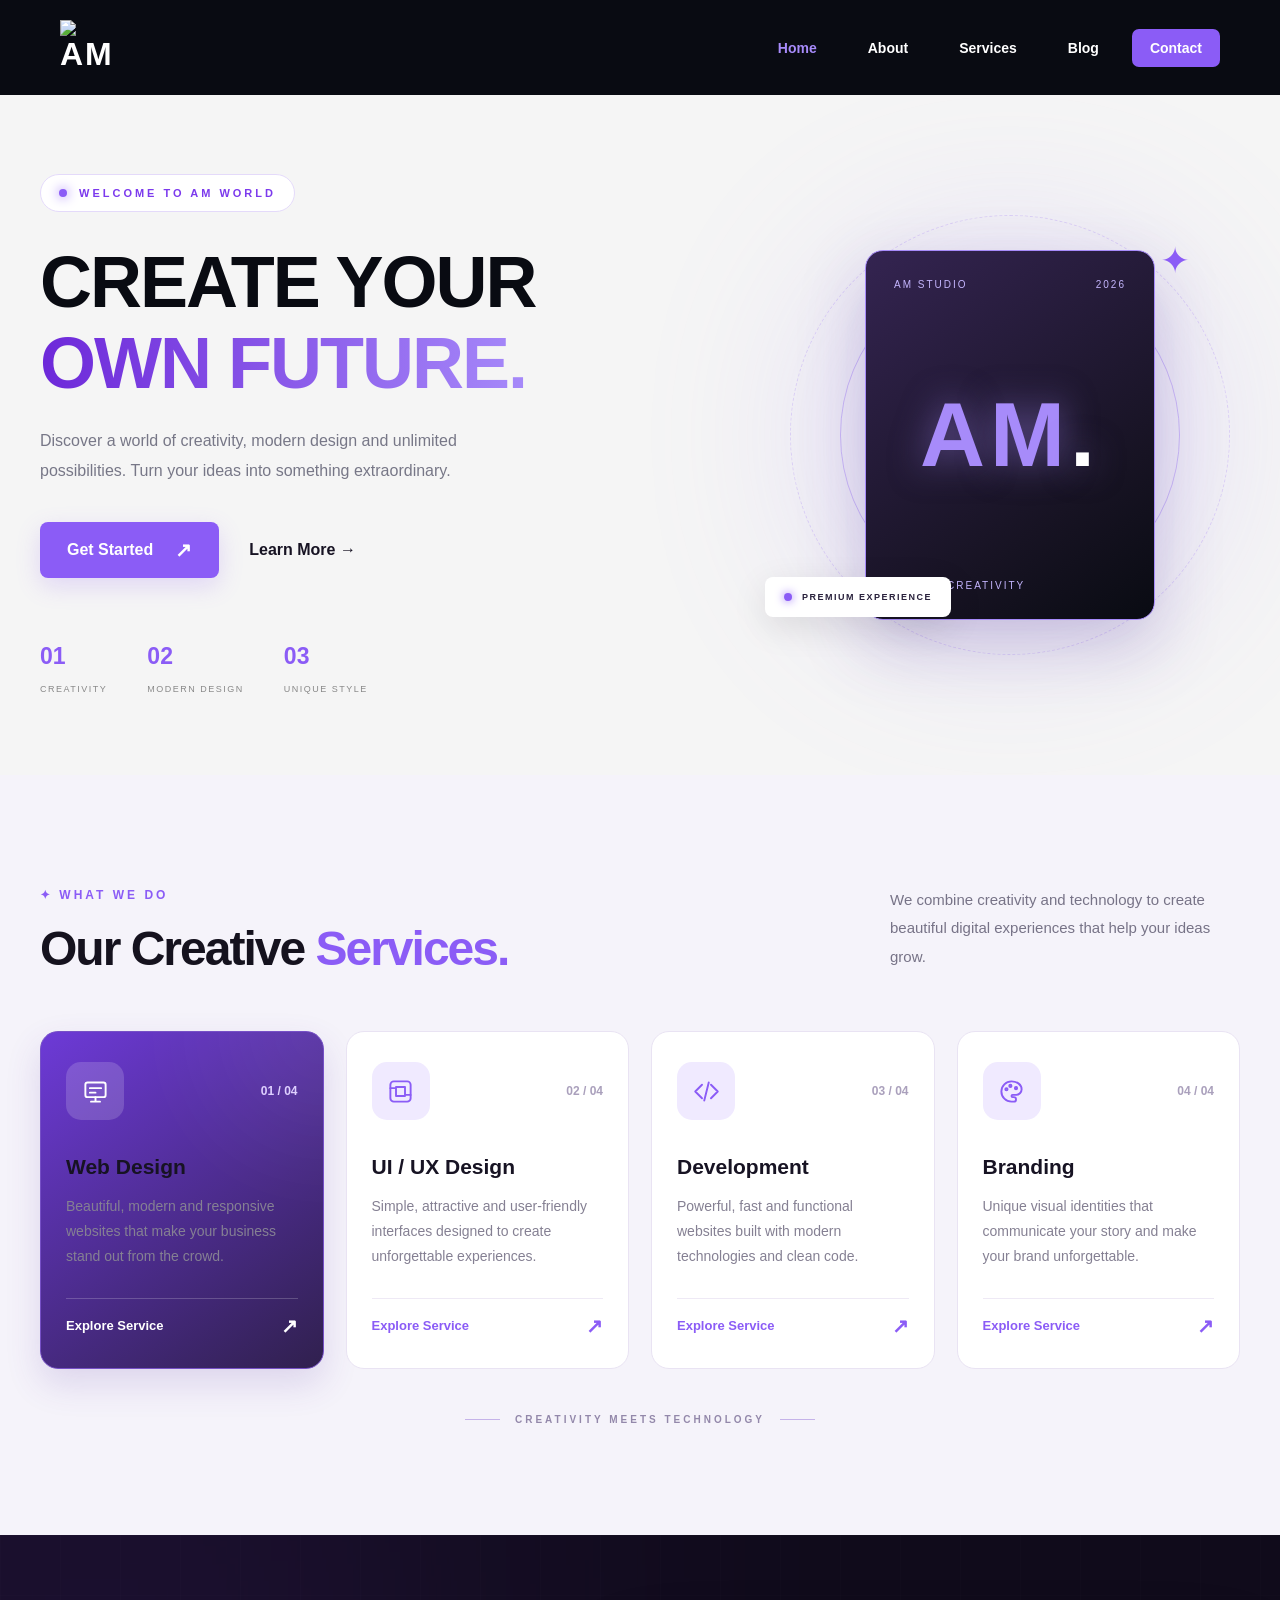
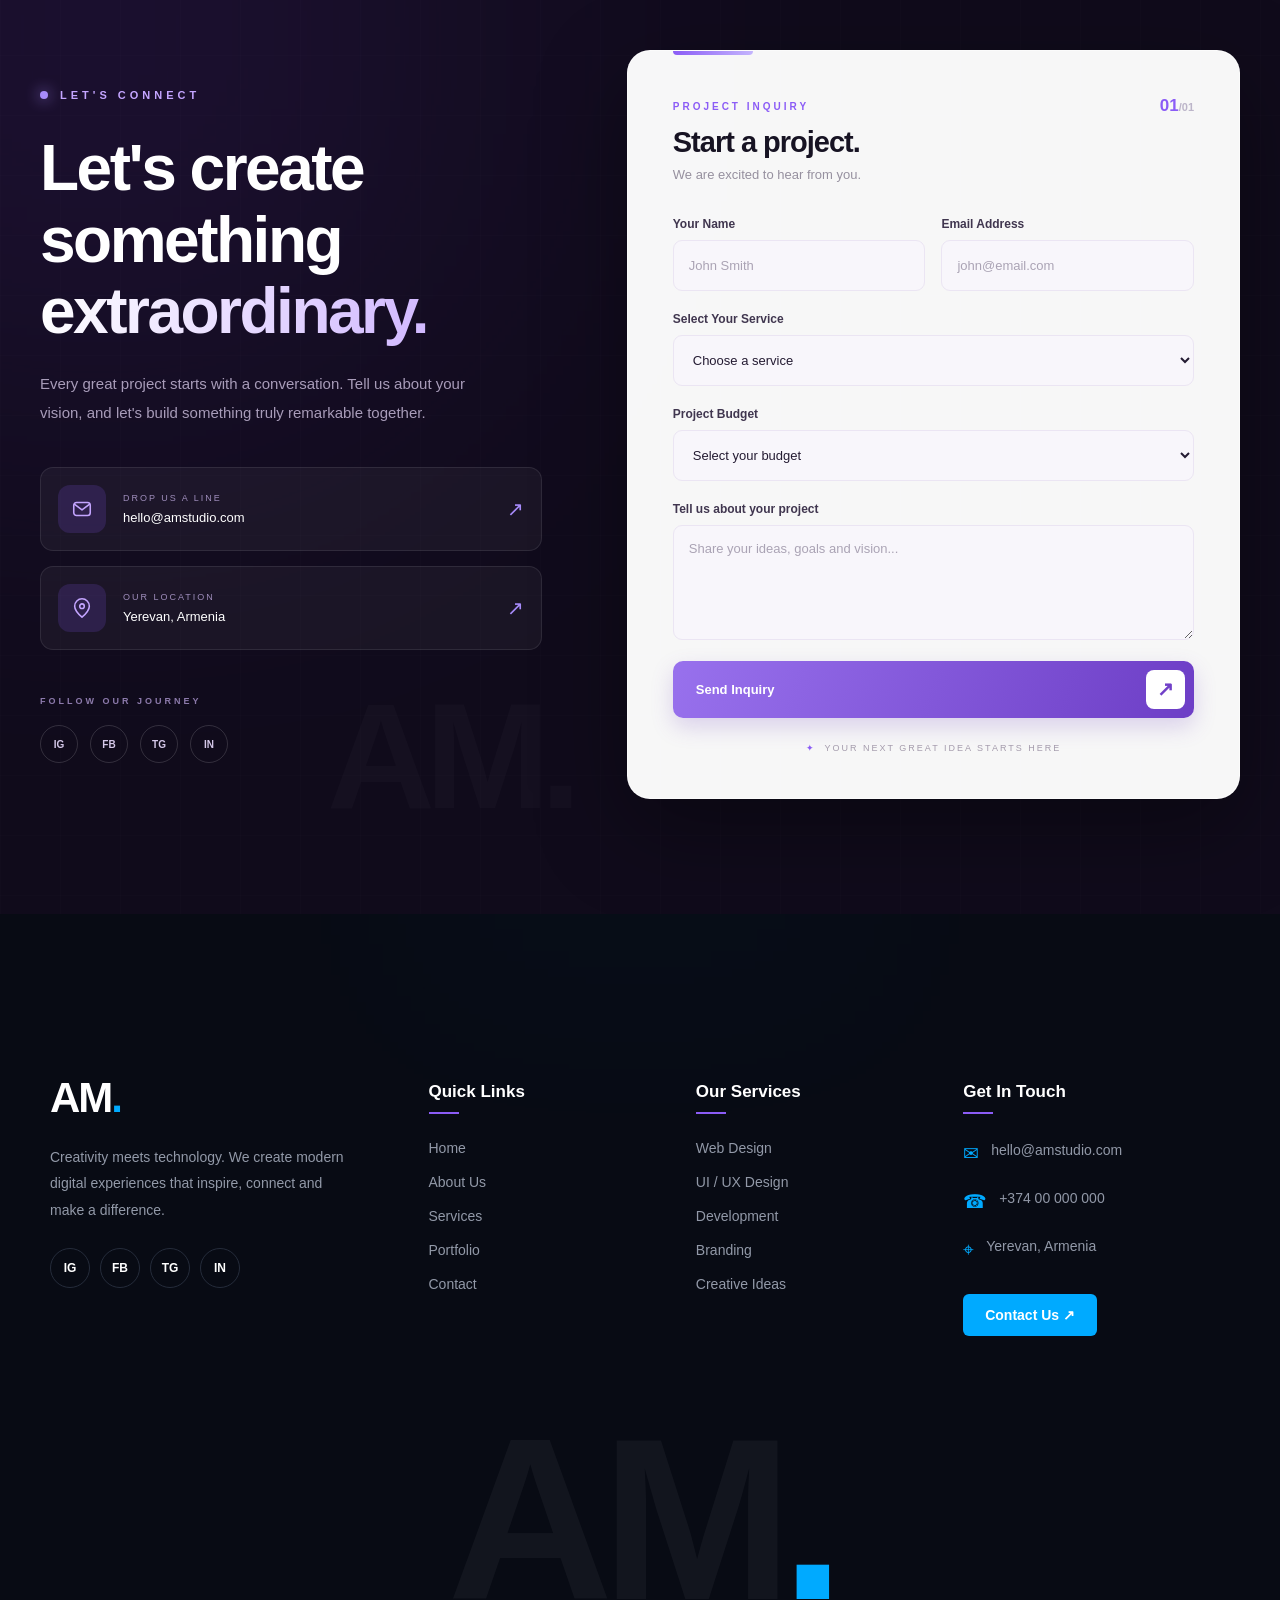
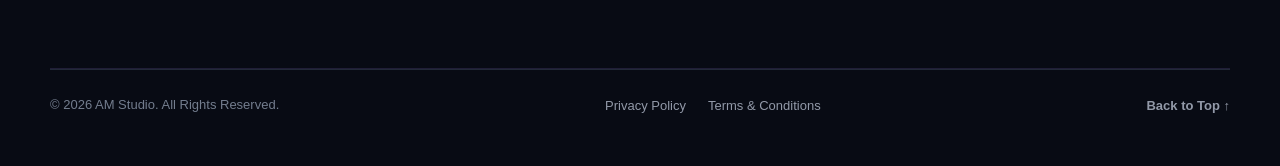
==== commit 0d1fad9e: "add new files" ====
--- a/index.html
+++ b/index.html
@@ -6,6 +6,26 @@
     <meta name="viewport" content="width=device-width, initial-scale=1.0">
     <title>AM Website</title>
     <link rel="stylesheet" href="style.css">
+    <!-- AM STUDIO LOGO -->
+
+    <link rel="icon"
+          type="image/png"
+          sizes="96x96"
+          href="./favicon-96.png">
+
+    <link rel="apple-touch-icon"
+          href="./apple-touch-icon.png">
+
+    <title>AM Studio | Creative Digital Agency</title>
+
+    <meta name="description"
+          content="AM Studio - Modern web design, development and creative digital experiences.">
+    <link rel="icon"
+          type="image/png"
+          sizes="96x96"
+          href="/favicon-96.png">
+
+    <title>AM Studio | Creative Digital Agency</title>
 </head>
 <body>
 
@@ -14,15 +34,19 @@
     <div class="container">
         <div class="row">
 
-            <div class="logo">AM<span>.</span></div>
+            <a href="index.html" class="logo">
+                <img src="./am-mark-512.png" alt="AM Studio">
+            </a>
 
             <nav>
                 <ul class="menu">
-                    <li><a class="active" href="#">Home</a></li>
+
+                    <li><a href="index.html">Home</a></li>
                     <li><a href="About.html">About</a></li>
-                    <li><a href="#">Services</a></li>
-                    <li><a href="#">Blog</a></li>
-                    <li><a class="contact" href="#">Contact</a></li>
+                    <li><a href="services.html">Services</a></li>
+                    <li><a href="Blog.html">Blog</a></li>
+                    <li><a class="contact" href="Contact.html">Contact</a></li>
+
                 </ul>
             </nav>
 
@@ -495,13 +519,387 @@
 </section>
 
 
-<footer class="am-footer">
+<style>
+
+    /* ==============================
+       FOOTER MAIN
+    ============================== */
+
+    .am-footer {
+        position: relative;
+        width: 100%;
+        background: #080b14;
+        color: #ffffff;
+        overflow: hidden;
+        font-family: Arial, sans-serif;
+        isolation: isolate;
+    }
+
+    .am-footer * {
+        box-sizing: border-box;
+    }
+
+    .footer-glow {
+        position: absolute;
+        top: -180px;
+        left: 50%;
+        transform: translateX(-50%);
+        width: 500px;
+        height: 300px;
+        background: rgba(0, 145, 255, 0.12);
+        filter: blur(100px);
+        pointer-events: none;
+        z-index: -1;
+    }
+
+    .footer-container {
+        position: relative;
+        width: 100%;
+        max-width: 1250px;
+        margin: auto;
+        padding: 75px 30px 25px;
+    }
+
+    /* ==============================
+       FOOTER MAIN CONTENT
+    ============================== */
+
+    .footer-main {
+        display: grid;
+        grid-template-columns: 1.5fr 1fr 1fr 1.2fr;
+        gap: 45px;
+        padding-bottom: 60px;
+    }
+
+    .footer-brand,
+    .footer-column {
+        min-width: 0;
+    }
+
+    /* LOGO */
+
+    .footer-logo {
+        font-size: 42px;
+        font-weight: 900;
+        letter-spacing: -2px;
+        margin-bottom: 22px;
+        color: #ffffff;
+    }
+
+    .footer-logo span,
+    .footer-big-text span {
+        color: #00aaff;
+    }
+
+    /* BRAND TEXT */
+
+    .footer-brand p {
+        color: #9299a8;
+        font-size: 14px;
+        line-height: 1.9;
+        max-width: 310px;
+        margin-bottom: 25px;
+    }
+
+    /* SOCIAL LINKS */
+
+    .footer-socials {
+        display: flex;
+        align-items: center;
+        flex-wrap: wrap;
+        gap: 10px;
+    }
+
+    .footer-socials a {
+        width: 40px;
+        height: 40px;
+        display: flex;
+        align-items: center;
+        justify-content: center;
+        border: 1px solid #252c3b;
+        border-radius: 50%;
+        color: #ffffff;
+        text-decoration: none;
+        font-size: 12px;
+        font-weight: bold;
+        transition: 0.3s ease;
+    }
+
+    .footer-socials a:hover {
+        background: #00aaff;
+        border-color: #00aaff;
+        transform: translateY(-5px);
+    }
+
+    /* ==============================
+       FOOTER COLUMNS
+    ============================== */
+
+    .footer-column h3 {
+        font-size: 17px;
+        font-weight: 700;
+        margin: 8px 0 25px;
+        color: #ffffff;
+    }
+
+    .footer-column ul {
+        list-style: none;
+        padding: 0;
+        margin: 0;
+    }
+
+    .footer-column li {
+        margin-bottom: 16px;
+    }
+
+    .footer-column ul a {
+        color: #9299a8;
+        font-size: 14px;
+        text-decoration: none;
+        transition: 0.3s ease;
+    }
+
+    .footer-column ul a:hover {
+        color: #00aaff;
+        padding-left: 5px;
+    }
+
+    /* ==============================
+       CONTACT
+    ============================== */
+
+    .footer-contact p {
+        display: flex;
+        align-items: flex-start;
+        gap: 12px;
+        color: #9299a8;
+        font-size: 14px;
+        line-height: 1.6;
+        margin-bottom: 18px;
+        overflow-wrap: anywhere;
+    }
+
+    .footer-contact p span {
+        color: #00aaff;
+        font-size: 19px;
+        flex-shrink: 0;
+    }
+
+    .footer-contact-btn {
+        display: inline-flex;
+        align-items: center;
+        justify-content: center;
+        gap: 10px;
+        margin-top: 10px;
+        padding: 13px 22px;
+        border-radius: 6px;
+        background: #00aaff;
+        color: #ffffff;
+        text-decoration: none;
+        font-size: 14px;
+        font-weight: bold;
+        transition: 0.3s ease;
+    }
+
+    .footer-contact-btn:hover {
+        background: #008bd1;
+        transform: translateY(-3px);
+    }
+
+    /* ==============================
+       BIG BRAND TEXT
+    ============================== */
+
+    .footer-big-text {
+        width: 100%;
+        text-align: center;
+        font-size: clamp(90px, 20vw, 230px);
+        font-weight: 900;
+        letter-spacing: -12px;
+        line-height: 0.9;
+        color: rgba(255, 255, 255, 0.045);
+        padding: 20px 0 45px;
+        overflow: hidden;
+        white-space: nowrap;
+        user-select: none;
+    }
+
+    /* ==============================
+       BOTTOM FOOTER
+    ============================== */
+
+    .footer-bottom {
+        display: flex;
+        justify-content: space-between;
+        align-items: center;
+        flex-wrap: wrap;
+        gap: 20px;
+        border-top: 1px solid #222938;
+        padding-top: 25px;
+    }
+
+    .footer-bottom p {
+        color: #737d8e;
+        font-size: 13px;
+        margin: 0;
+    }
+
+    .footer-bottom-links {
+        display: flex;
+        align-items: center;
+        flex-wrap: wrap;
+        gap: 22px;
+    }
+
+    .footer-bottom-links a,
+    .back-top {
+        color: #9299a8;
+        font-size: 13px;
+        text-decoration: none;
+        transition: 0.3s ease;
+    }
+
+    .footer-bottom-links a:hover,
+    .back-top:hover {
+        color: #00aaff;
+    }
+
+    .back-top {
+        font-weight: bold;
+        white-space: nowrap;
+    }
+
+    /* ==============================
+       TABLET RESPONSIVE
+    ============================== */
+
+    @media (max-width: 900px) {
+
+        .footer-main {
+            grid-template-columns: repeat(2, minmax(0, 1fr));
+            gap: 45px 35px;
+        }
+
+        .footer-brand {
+            grid-column: 1 / -1;
+        }
+
+        .footer-brand p {
+            max-width: 450px;
+        }
+
+        .footer-big-text {
+            letter-spacing: -7px;
+        }
+
+    }
+
+    /* ==============================
+       MOBILE RESPONSIVE
+    ============================== */
+
+    @media (max-width: 600px) {
+
+        .footer-container {
+            padding: 55px 20px 22px;
+        }
+
+        .footer-main {
+            grid-template-columns: repeat(2, minmax(0, 1fr));
+            gap: 35px 18px;
+            padding-bottom: 40px;
+        }
+
+        .footer-brand {
+            grid-column: 1 / -1;
+        }
+
+        .footer-brand p {
+            font-size: 13px;
+        }
+
+        .footer-logo {
+            font-size: 36px;
+        }
+
+        .footer-column h3 {
+            font-size: 15px;
+            margin-bottom: 20px;
+        }
+
+        .footer-column li {
+            margin-bottom: 14px;
+        }
+
+        .footer-column ul a {
+            font-size: 13px;
+        }
+
+        .footer-contact {
+            grid-column: 1 / -1;
+        }
+
+        .footer-contact p {
+            font-size: 13px;
+        }
+
+        .footer-big-text {
+            font-size: 27vw;
+            letter-spacing: -5px;
+            padding: 15px 0 35px;
+        }
+
+        .footer-bottom {
+            flex-direction: column;
+            text-align: center;
+            gap: 18px;
+            padding-top: 22px;
+        }
+
+        .footer-bottom p {
+            line-height: 1.7;
+        }
+
+        .footer-bottom-links {
+            justify-content: center;
+            gap: 15px;
+        }
+
+    }
+
+    /* SMALL MOBILE */
+
+    @media (max-width: 360px) {
+
+        .footer-container {
+            padding-left: 15px;
+            padding-right: 15px;
+        }
+
+        .footer-main {
+            gap: 30px 12px;
+        }
+
+        .footer-bottom-links {
+            gap: 10px;
+        }
+
+        .footer-bottom-links a {
+            font-size: 11px;
+        }
+
+    }
+
+</style>
+
+
+<footer class="am-footer" id="footer">
 
     <div class="footer-glow"></div>
 
     <div class="footer-container">
 
-        <!-- TOP FOOTER -->
+        <!-- BRAND AND LINKS -->
 
         <div class="footer-main">
 
@@ -529,6 +927,7 @@
                 </div>
 
             </div>
+
 
             <!-- QUICK LINKS -->
 
@@ -546,6 +945,7 @@
 
             </div>
 
+
             <!-- SERVICES -->
 
             <div class="footer-column">
@@ -562,6 +962,7 @@
 
             </div>
 
+
             <!-- CONTACT -->
 
             <div class="footer-column footer-contact">
@@ -583,7 +984,7 @@
                     Yerevan, Armenia
                 </p>
 
-                <a href="#" class="footer-contact-btn">
+                <a href="Contact.html" class="footer-contact-btn">
                     Contact Us ↗
                 </a>
 
@@ -591,13 +992,15 @@
 
         </div>
 
-        <!-- BIG BRAND TEXT -->
+
+        <!-- BIG LOGO -->
 
         <div class="footer-big-text">
             AM<span>.</span>
         </div>
 
-        <!-- BOTTOM FOOTER -->
+
+        <!-- BOTTOM SECTION -->
 
         <div class="footer-bottom">
 
@@ -606,8 +1009,11 @@
             </p>
 
             <div class="footer-bottom-links">
+
                 <a href="#">Privacy Policy</a>
+
                 <a href="#">Terms & Conditions</a>
+
             </div>
 
             <a href="#" class="back-top">
@@ -620,6 +1026,37 @@
 
 </footer>
 
+<script>
+
+    document.addEventListener("DOMContentLoaded", function() {
+
+        let currentPage = window.location.pathname
+            .split("/")
+            .pop()
+            .toLowerCase();
+
+        if (currentPage === "") {
+            currentPage = "index.html";
+        }
+
+        let menuLinks = document.querySelectorAll("header .menu a");
+
+        menuLinks.forEach(function(link) {
+
+            let linkPage = link.getAttribute("href")
+                .split("/")
+                .pop()
+                .toLowerCase();
+
+            if (linkPage === currentPage) {
+                link.classList.add("active");
+            }
+
+        });
+
+    });
+
+</script>
 
 </body>
 </html>
--- a/style.css
+++ b/style.css
@@ -9,11 +9,163 @@
     font-family: Arial, sans-serif;
     background: #f5f5f5;
 }
-
 header {
     background: #090b12;
     padding: 20px 0;
     box-shadow: 0 4px 15px rgba(0,0,0,0.2);
+}
+
+header .container {
+    max-width: 1200px;
+    width: 100%;
+    margin: auto;
+    padding: 0 20px;
+}
+
+header .row {
+    display: flex;
+    justify-content: space-between;
+    align-items: center;
+}
+
+header .logo {
+    color: white;
+    font-size: 32px;
+    font-weight: 900;
+}
+
+header .logo span {
+    color: #8b5cf6;
+}
+
+header .menu {
+    display: flex;
+    align-items: center;
+    gap: 20px;
+    list-style: none;
+    margin: 0;
+    padding: 0;
+}
+
+header .menu a {
+    color: white;
+    text-decoration: none;
+    font-size: 14px;
+}
+
+header .menu a.active {
+    color: #a78bfa;
+}
+
+header .menu a.contact {
+    background: #8b5cf6;
+    padding: 11px 18px;
+    border-radius: 7px;
+}
+
+@media (max-width: 600px) {
+    header .row {
+        flex-direction: column;
+        gap: 15px;
+    }
+
+    header nav {
+        width: 100%;
+    }
+
+    header .menu {
+        justify-content: center;
+        flex-wrap: wrap;
+        gap: 12px;
+    }
+}
+
+header {
+    width: 100%;
+    background: #090b12;
+    padding: 20px 0;
+    box-shadow: 0 4px 15px rgba(0,0,0,0.2);
+}
+
+header .container {
+    max-width: 1200px;
+    width: 100%;
+    margin: auto;
+    padding: 0 20px;
+}
+
+header .row {
+    display: flex;
+    justify-content: space-between;
+    align-items: center;
+    gap: 15px;
+}
+
+header .logo {
+    color: white;
+    font-size: 32px;
+    font-weight: 900;
+    text-decoration: none;
+}
+
+header .logo span {
+    color: #8b5cf6;
+}
+
+header .menu {
+    display: flex;
+    align-items: center;
+    flex-wrap: wrap;
+    justify-content: center;
+    gap: 15px;
+    list-style: none;
+    padding: 0;
+    margin: 0;
+}
+
+header .menu a {
+    color: white;
+    text-decoration: none;
+    font-size: 14px;
+    font-weight: 600;
+    transition: 0.3s;
+}
+
+header .menu a:hover,
+header .menu a.active {
+    color: #a78bfa;
+}
+
+header .menu a.contact {
+    background: #8b5cf6;
+    padding: 11px 18px;
+    border-radius: 7px;
+    color: white;
+}
+
+@media (max-width: 600px) {
+
+    header .container {
+        padding: 0 10px;
+    }
+
+    header .row {
+        flex-direction: column;
+        gap: 18px;
+    }
+
+    header nav {
+        width: 100%;
+    }
+
+    header .menu {
+        gap: 12px;
+    }
+
+    header .menu a {
+        font-size: 12px;
+    }
+
 }
 
 .container {
@@ -1357,12 +1509,25 @@
    AM PREMIUM FOOTER
 ========================== */
 
+/* ==============================
+   FOOTER MAIN
+============================== */
+
 .am-footer {
+    width: 100%;
+    max-width: 100%;
+    box-sizing: border-box;
     background: #100b1b;
     color: white;
     padding: 85px 20px 25px;
     position: relative;
     overflow: hidden;
+}
+
+.am-footer *,
+.am-footer *::before,
+.am-footer *::after {
+    box-sizing: border-box;
 }
 
 /* BACKGROUND GLOW */
@@ -1371,6 +1536,7 @@
     position: absolute;
     width: 450px;
     height: 450px;
+    max-width: 100%;
     background: #7135c7;
     filter: blur(180px);
     opacity: 0.15;
@@ -1380,23 +1546,40 @@
     animation: footerGlow 7s ease-in-out infinite alternate;
 }
 
+/* CONTAINER */
+
 .footer-container {
+    width: 100%;
     max-width: 1200px;
     margin: 0 auto;
     position: relative;
     z-index: 1;
-}
-
-/* MAIN FOOTER */
+    min-width: 0;
+}
+
+/* ==============================
+   MAIN FOOTER
+============================== */
 
 .footer-main {
     display: grid;
-    grid-template-columns: 1.5fr 1fr 1fr 1.2fr;
-    gap: 50px;
+    grid-template-columns:
+        minmax(0, 1.5fr)
+        minmax(0, 1fr)
+        minmax(0, 1fr)
+        minmax(0, 1.2fr);
+    gap: 40px;
     padding-bottom: 65px;
 }
 
-/* BRAND */
+.footer-brand,
+.footer-column {
+    min-width: 0;
+}
+
+/* ==============================
+   BRAND
+============================== */
 
 .footer-logo {
     color: #a78bfa;
@@ -1422,12 +1605,16 @@
     color: #a89bb9;
     font-size: 13px;
     line-height: 1.9;
-}
-
-/* SOCIALS */
+    overflow-wrap: anywhere;
+}
+
+/* ==============================
+   SOCIALS
+============================== */
 
 .footer-socials {
     display: flex;
+    flex-wrap: wrap;
     gap: 12px;
     margin-top: 25px;
 }
@@ -1435,6 +1622,7 @@
 .footer-socials a {
     width: 38px;
     height: 38px;
+    flex-shrink: 0;
     border: 1px solid rgba(167,139,250,0.25);
     border-radius: 50%;
     display: flex;
@@ -1455,12 +1643,14 @@
     box-shadow: 0 8px 20px rgba(139,92,246,0.3);
 }
 
-/* FOOTER COLUMNS */
+/* ==============================
+   FOOTER COLUMNS
+============================== */
 
 .footer-column h3 {
     font-size: 16px;
     color: white;
-    margin-bottom: 25px;
+    margin: 0 0 25px;
     position: relative;
 }
 
@@ -1480,6 +1670,8 @@
 
 .footer-column ul {
     list-style: none;
+    padding: 0;
+    margin: 0;
 }
 
 .footer-column li {
@@ -1491,6 +1683,7 @@
     font-size: 13px;
     text-decoration: none;
     transition: 0.3s;
+    overflow-wrap: anywhere;
 }
 
 .footer-column li a:hover {
@@ -1498,24 +1691,34 @@
     padding-left: 7px;
 }
 
-/* CONTACT */
+/* ==============================
+   CONTACT
+============================== */
+
+.footer-contact {
+    min-width: 0;
+}
 
 .footer-contact p {
     color: #a89bb9;
     font-size: 12px;
     margin-bottom: 17px;
     display: flex;
-    align-items: center;
+    align-items: flex-start;
     gap: 12px;
+    overflow-wrap: anywhere;
+    min-width: 0;
 }
 
 .footer-contact p span {
     color: #a78bfa;
     font-size: 17px;
+    flex-shrink: 0;
 }
 
 .footer-contact-btn {
     display: inline-block;
+    max-width: 100%;
     margin-top: 10px;
     padding: 12px 20px;
     background: #8b5cf6;
@@ -1533,42 +1736,55 @@
     box-shadow: 0 8px 20px rgba(139,92,246,0.3);
 }
 
-/* BIG BRAND */
+/* ==============================
+   BIG BRAND
+============================== */
 
 .footer-big-text {
+    width: 100%;
+    max-width: 100%;
     text-align: center;
-    font-size: clamp(100px, 18vw, 210px);
+    font-size: clamp(80px, 18vw, 210px);
     font-weight: 900;
-    letter-spacing: -12px;
+    letter-spacing: clamp(-12px, -1vw, -3px);
     line-height: 1;
     color: rgba(167,139,250,0.055);
     border-bottom: 1px solid rgba(167,139,250,0.15);
     padding: 10px 0 35px;
     user-select: none;
     pointer-events: none;
+    white-space: nowrap;
+    overflow: hidden;
 }
 
 .footer-big-text span {
     color: rgba(255,255,255,0.04);
 }
 
-/* BOTTOM */
+/* ==============================
+   BOTTOM
+============================== */
 
 .footer-bottom {
     display: flex;
     justify-content: space-between;
     align-items: center;
+    flex-wrap: wrap;
     gap: 20px;
     padding-top: 25px;
+    min-width: 0;
 }
 
 .footer-bottom p {
     color: #897d9b;
     font-size: 11px;
+    margin: 0;
+    line-height: 1.6;
 }
 
 .footer-bottom-links {
     display: flex;
+    flex-wrap: wrap;
     gap: 22px;
 }
 
@@ -1583,6 +1799,162 @@
 .footer-bottom-links a:hover,
 .back-top:hover {
     color: #c4b5fd;
+}
+
+.back-top {
+    white-space: nowrap;
+}
+
+/* ==============================
+   TABLET RESPONSIVE
+============================== */
+
+@media (max-width: 900px) {
+
+    .footer-main {
+        grid-template-columns: repeat(2, minmax(0, 1fr));
+        gap: 40px 30px;
+    }
+
+    .footer-brand {
+        grid-column: 1 / -1;
+    }
+
+    .footer-brand p {
+        max-width: 400px;
+    }
+
+    .footer-bottom {
+        justify-content: center;
+        text-align: center;
+    }
+
+}
+
+/* ==============================
+   MOBILE RESPONSIVE
+============================== */
+
+@media (max-width: 600px) {
+
+    .am-footer {
+        padding: 55px 16px 22px;
+    }
+
+    .footer-container {
+        width: 100%;
+    }
+
+    .footer-main {
+        grid-template-columns: repeat(2, minmax(0, 1fr));
+        gap: 35px 15px;
+        padding-bottom: 40px;
+    }
+
+    /* BRAND */
+
+    .footer-brand {
+        grid-column: 1 / -1;
+    }
+
+    .footer-logo {
+        font-size: 38px;
+    }
+
+    .footer-brand p {
+        max-width: 100%;
+        font-size: 13px;
+    }
+
+    /* SOCIALS */
+
+    .footer-socials {
+        gap: 10px;
+    }
+
+    /* COLUMNS */
+
+    .footer-column h3 {
+        font-size: 14px;
+        margin-bottom: 20px;
+    }
+
+    .footer-column li {
+        margin-bottom: 13px;
+    }
+
+    .footer-column li a {
+        font-size: 12px;
+    }
+
+    /* CONTACT */
+
+    .footer-contact {
+        grid-column: 1 / -1;
+    }
+
+    .footer-contact p {
+        font-size: 12px;
+    }
+
+    /* BIG BRAND */
+
+    .footer-big-text {
+        font-size: clamp(65px, 25vw, 120px);
+        letter-spacing: -5px;
+        padding: 10px 0 30px;
+    }
+
+    /* BOTTOM */
+
+    .footer-bottom {
+        flex-direction: column;
+        justify-content: center;
+        align-items: center;
+        text-align: center;
+        gap: 18px;
+        padding-top: 22px;
+    }
+
+    .footer-bottom-links {
+        justify-content: center;
+        gap: 15px;
+    }
+
+}
+
+/* ==============================
+   SMALL PHONES
+============================== */
+
+@media (max-width: 360px) {
+
+    .am-footer {
+        padding-left: 14px;
+        padding-right: 14px;
+    }
+
+    .footer-main {
+        gap: 30px 12px;
+    }
+
+    .footer-column h3 {
+        font-size: 13px;
+    }
+
+    .footer-column li a {
+        font-size: 11px;
+    }
+
+    .footer-bottom-links {
+        gap: 10px;
+        justify-content: center;
+    }
+
+    .footer-bottom-links a {
+        font-size: 10px;
+    }
+
 }
 
 /* ANIMATION */
@@ -2412,3 +2784,2454 @@
     }
 
 }
+
+/* =========================
+   SERVICES HERO
+========================= */
+
+.services-hero {
+    position: relative;
+    width: 100%;
+    min-height: 520px;
+    background: #100b1b;
+    display: flex;
+    align-items: center;
+    justify-content: center;
+    padding: 80px 20px;
+    overflow: hidden;
+    text-align: center;
+}
+
+.services-hero-content {
+    position: relative;
+    z-index: 2;
+    max-width: 750px;
+}
+
+.services-label {
+    display: inline-block;
+    color: #a78bfa;
+    font-size: 13px;
+    font-weight: bold;
+    letter-spacing: 4px;
+    margin-bottom: 25px;
+}
+
+.services-hero h1 {
+    color: white;
+    font-size: clamp(45px, 7vw, 85px);
+    font-weight: 900;
+    margin: 0 0 25px;
+    letter-spacing: -3px;
+}
+
+.services-hero h1 span {
+    color: #a78bfa;
+}
+
+.services-hero-content p {
+    color: #a89bb9;
+    font-size: 16px;
+    line-height: 1.9;
+    max-width: 580px;
+    margin: 0 auto 35px;
+}
+
+.services-hero-buttons {
+    display: flex;
+    justify-content: center;
+    align-items: center;
+    flex-wrap: wrap;
+    gap: 18px;
+}
+
+.services-btn {
+    display: inline-block;
+    padding: 15px 25px;
+    background: #8b5cf6;
+    color: white;
+    text-decoration: none;
+    border-radius: 7px;
+    font-size: 14px;
+    font-weight: bold;
+    transition: 0.3s;
+}
+
+.services-btn:hover {
+    background: #a78bfa;
+    transform: translateY(-4px);
+    box-shadow: 0 8px 25px rgba(139,92,246,0.3);
+}
+
+.services-link {
+    color: white;
+    text-decoration: none;
+    font-size: 14px;
+    font-weight: bold;
+    transition: 0.3s;
+}
+
+.services-link:hover {
+    color: #a78bfa;
+}
+
+.services-hero-glow {
+    position: absolute;
+    width: 400px;
+    height: 400px;
+    background: #7135c7;
+    filter: blur(170px);
+    opacity: 0.18;
+    top: 10%;
+    left: 50%;
+    transform: translateX(-50%);
+    pointer-events: none;
+}
+
+/* MOBILE */
+
+@media (max-width: 600px) {
+
+    .services-hero {
+        min-height: 460px;
+        padding: 65px 18px;
+    }
+
+    .services-hero h1 {
+        font-size: 48px;
+        letter-spacing: -2px;
+    }
+
+    .services-hero-content p {
+        font-size: 14px;
+    }
+
+    .services-hero-buttons {
+        flex-direction: column;
+        gap: 22px;
+    }
+
+}
+
+/* ==============================
+   SERVICES SECTION
+============================== */
+
+.services-section {
+    width: 100%;
+    background: #100b1b;
+    padding: 90px 25px;
+    overflow: hidden;
+}
+
+/* SECTION HEADER */
+
+.services-section-header {
+    max-width: 650px;
+    margin: 0 auto 55px;
+    text-align: center;
+}
+
+.services-section-header h2 {
+    color: white;
+    font-size: clamp(35px, 5vw, 55px);
+    font-weight: 900;
+    margin: 15px 0;
+    letter-spacing: -2px;
+}
+
+.services-section-header h2 span {
+    color: #a78bfa;
+}
+
+.services-section-header p {
+    color: #a89bb9;
+    font-size: 14px;
+    line-height: 1.9;
+}
+
+/* SERVICES GRID */
+
+.services-grid {
+    width: 100%;
+    max-width: 1200px;
+    margin: 0 auto;
+    display: grid;
+    grid-template-columns: repeat(3, minmax(0, 1fr));
+    gap: 22px;
+}
+
+/* SERVICE CARD */
+
+.service-card {
+    position: relative;
+    min-width: 0;
+    padding: 30px;
+    background: linear-gradient(
+            145deg,
+            #1a1229,
+            #120d1e
+    );
+    border: 1px solid rgba(167,139,250,0.13);
+    border-radius: 14px;
+    transition: 0.4s ease;
+    overflow: hidden;
+}
+
+/* CARD HOVER */
+
+.service-card:hover {
+    transform: translateY(-9px);
+    border-color: rgba(167,139,250,0.6);
+    box-shadow: 0 15px 35px rgba(139,92,246,0.12);
+}
+
+/* CARD TOP */
+
+.service-card-top {
+    display: flex;
+    justify-content: space-between;
+    align-items: center;
+    margin-bottom: 35px;
+}
+
+.service-number {
+    color: #76638f;
+    font-size: 13px;
+    font-weight: bold;
+    letter-spacing: 2px;
+}
+
+.service-icon {
+    width: 52px;
+    height: 52px;
+    display: flex;
+    justify-content: center;
+    align-items: center;
+    background: rgba(139,92,246,0.13);
+    border: 1px solid rgba(167,139,250,0.2);
+    border-radius: 12px;
+    color: #b69aff;
+    font-size: 25px;
+    transition: 0.4s;
+}
+
+.service-card:hover .service-icon {
+    background: #8b5cf6;
+    color: white;
+    transform: rotate(8deg) scale(1.05);
+}
+
+/* CARD TITLE */
+
+.service-card h3 {
+    color: white;
+    font-size: 20px;
+    font-weight: 700;
+    margin: 0 0 15px;
+}
+
+/* CARD TEXT */
+
+.service-card p {
+    color: #a89bb9;
+    font-size: 13px;
+    line-height: 1.9;
+    margin: 0 0 25px;
+    overflow-wrap: anywhere;
+}
+
+/* CARD LINK */
+
+.service-card a {
+    display: inline-flex;
+    align-items: center;
+    gap: 9px;
+    color: #b69aff;
+    font-size: 13px;
+    font-weight: bold;
+    text-decoration: none;
+    transition: 0.3s;
+}
+
+.service-card a span {
+    font-size: 18px;
+    transition: 0.3s;
+}
+
+.service-card a:hover {
+    color: white;
+}
+
+.service-card a:hover span {
+    transform: translate(4px, -4px);
+}
+
+
+/* ==============================
+   TABLET
+============================== */
+
+@media (max-width: 900px) {
+
+    .services-grid {
+        grid-template-columns: repeat(2, minmax(0, 1fr));
+    }
+
+    .services-section {
+        padding: 75px 20px;
+    }
+
+}
+
+
+/* ==============================
+   MOBILE
+============================== */
+
+@media (max-width: 600px) {
+
+    .services-section {
+        padding: 65px 18px;
+    }
+
+    .services-section-header {
+        margin-bottom: 35px;
+    }
+
+    .services-section-header h2 {
+        font-size: 36px;
+    }
+
+    .services-grid {
+        grid-template-columns: minmax(0, 1fr);
+        gap: 18px;
+    }
+
+    .service-card {
+        padding: 25px;
+    }
+
+    .service-card h3 {
+        font-size: 19px;
+    }
+
+}
+
+/* ==============================
+   HOW WE WORK SECTION
+============================== */
+
+.work-section {
+    width: 100%;
+    background: #0c0815;
+    padding: 95px 25px;
+    overflow: hidden;
+}
+
+/* SECTION HEADER */
+
+.work-header {
+    max-width: 650px;
+    margin: 0 auto 60px;
+    text-align: center;
+}
+
+.work-header h2 {
+    color: white;
+    font-size: clamp(35px, 5vw, 55px);
+    font-weight: 900;
+    margin: 15px 0;
+    letter-spacing: -2px;
+}
+
+.work-header h2 span {
+    color: #a78bfa;
+}
+
+.work-header p {
+    color: #a89bb9;
+    font-size: 14px;
+    line-height: 1.9;
+}
+
+/* WORK GRID */
+
+.work-steps {
+    width: 100%;
+    max-width: 1200px;
+    margin: 0 auto;
+    display: grid;
+    grid-template-columns: repeat(4, minmax(0, 1fr));
+    gap: 20px;
+}
+
+/* WORK CARD */
+
+.work-card {
+    position: relative;
+    min-width: 0;
+    padding: 28px 23px;
+    background: linear-gradient(
+            145deg,
+            #1a1229,
+            #110b1d
+    );
+    border: 1px solid rgba(167,139,250,0.14);
+    border-radius: 14px;
+    transition: 0.4s ease;
+}
+
+.work-card:hover {
+    transform: translateY(-8px);
+    border-color: #8b5cf6;
+    box-shadow: 0 15px 35px rgba(139,92,246,0.12);
+}
+
+/* CARD TOP */
+
+.work-card-top {
+    display: flex;
+    justify-content: space-between;
+    align-items: center;
+    margin-bottom: 35px;
+}
+
+.work-number {
+    color: #8b5cf6;
+    font-size: 14px;
+    font-weight: 900;
+    letter-spacing: 2px;
+}
+
+.work-icon {
+    width: 50px;
+    height: 50px;
+    display: flex;
+    align-items: center;
+    justify-content: center;
+    background: rgba(139,92,246,0.13);
+    border: 1px solid rgba(167,139,250,0.2);
+    border-radius: 12px;
+    color: #b69aff;
+    font-size: 25px;
+    transition: 0.4s;
+}
+
+.work-card:hover .work-icon {
+    background: #8b5cf6;
+    color: white;
+    transform: rotate(8deg);
+}
+
+/* CARD TITLE */
+
+.work-card h3 {
+    color: white;
+    font-size: 19px;
+    font-weight: 700;
+    margin: 0 0 15px;
+}
+
+/* CARD DESCRIPTION */
+
+.work-card p {
+    color: #a89bb9;
+    font-size: 13px;
+    line-height: 1.9;
+    margin: 0 0 25px;
+}
+
+/* CARD BOTTOM */
+
+.work-bottom {
+    display: inline-block;
+    color: #8b5cf6;
+    font-size: 10px;
+    font-weight: 900;
+    letter-spacing: 2px;
+    border-top: 1px solid rgba(167,139,250,0.15);
+    padding-top: 17px;
+    width: 100%;
+}
+
+/* ==============================
+   TABLET
+============================== */
+
+@media (max-width: 900px) {
+
+    .work-steps {
+        grid-template-columns: repeat(2, minmax(0, 1fr));
+        gap: 20px;
+    }
+
+}
+
+/* ==============================
+   MOBILE
+============================== */
+
+@media (max-width: 600px) {
+
+    .work-section {
+        padding: 65px 18px;
+    }
+
+    .work-header {
+        margin-bottom: 35px;
+    }
+
+    .work-header h2 {
+        font-size: 36px;
+    }
+
+    .work-steps {
+        grid-template-columns: minmax(0, 1fr);
+        gap: 18px;
+    }
+
+    .work-card {
+        padding: 25px;
+    }
+
+}
+
+/* ==============================
+   CONTACT CTA SECTION
+============================== */
+
+.services-cta {
+    position: relative;
+    width: 100%;
+    background: #100b1b;
+    padding: 100px 20px;
+    overflow: hidden;
+    text-align: center;
+    border-top: 1px solid rgba(167,139,250,0.08);
+}
+
+.cta-content {
+    position: relative;
+    z-index: 2;
+    max-width: 750px;
+    margin: 0 auto;
+}
+
+/* LABEL */
+
+.cta-label {
+    display: inline-block;
+    color: #a78bfa;
+    font-size: 12px;
+    font-weight: bold;
+    letter-spacing: 3px;
+    margin-bottom: 25px;
+}
+
+/* TITLE */
+
+.cta-content h2 {
+    color: white;
+    font-size: clamp(42px, 7vw, 75px);
+    font-weight: 900;
+    line-height: 1.15;
+    letter-spacing: -3px;
+    margin: 0 0 25px;
+}
+
+.cta-content h2 span {
+    color: #a78bfa;
+}
+
+/* DESCRIPTION */
+
+.cta-content p {
+    color: #a89bb9;
+    font-size: 15px;
+    line-height: 1.9;
+    max-width: 500px;
+    margin: 0 auto 35px;
+}
+
+/* BUTTON */
+
+.cta-button {
+    display: inline-flex;
+    align-items: center;
+    justify-content: center;
+    gap: 15px;
+    padding: 16px 30px;
+    background: #8b5cf6;
+    border: 1px solid #8b5cf6;
+    border-radius: 8px;
+    color: white;
+    font-size: 14px;
+    font-weight: bold;
+    text-decoration: none;
+    transition: 0.35s ease;
+}
+
+.cta-button span {
+    font-size: 19px;
+    transition: 0.3s;
+}
+
+.cta-button:hover {
+    background: #a78bfa;
+    border-color: #a78bfa;
+    transform: translateY(-5px);
+    box-shadow: 0 10px 30px rgba(139,92,246,0.3);
+}
+
+.cta-button:hover span {
+    transform: translate(4px, -4px);
+}
+
+/* BACKGROUND GLOW */
+
+.cta-glow {
+    position: absolute;
+    width: 400px;
+    height: 400px;
+    background: #7135c7;
+    filter: blur(170px);
+    opacity: 0.18;
+    top: 50%;
+    left: 50%;
+    transform: translate(-50%, -50%);
+    pointer-events: none;
+}
+
+/* ==============================
+   MOBILE
+============================== */
+
+@media (max-width: 600px) {
+
+    .services-cta {
+        padding: 75px 18px;
+    }
+
+    .cta-content h2 {
+        font-size: 43px;
+        letter-spacing: -2px;
+    }
+
+    .cta-content p {
+        font-size: 13px;
+    }
+
+    .cta-label {
+        font-size: 10px;
+        letter-spacing: 2px;
+    }
+
+    .cta-button {
+        padding: 14px 24px;
+    }
+
+}
+
+/* ==============================
+   BLOG HERO
+============================== */
+
+.blog-hero {
+    position: relative;
+    width: 100%;
+    min-height: 620px;
+    background: #100b1b;
+    padding: 90px 25px 35px;
+    overflow: hidden;
+}
+
+/* CONTAINER */
+
+.blog-hero-container {
+    position: relative;
+    z-index: 2;
+    width: 100%;
+    max-width: 1200px;
+    min-height: 470px;
+    margin: 0 auto;
+
+    display: grid;
+    grid-template-columns: 1.2fr 0.8fr;
+    align-items: center;
+    gap: 40px;
+}
+
+/* LABEL */
+
+.blog-label {
+    display: inline-block;
+    color: #a78bfa;
+    font-size: 12px;
+    font-weight: bold;
+    letter-spacing: 4px;
+    margin-bottom: 25px;
+}
+
+/* TITLE */
+
+.blog-hero-content h1 {
+    color: white;
+    font-size: clamp(42px, 5.5vw, 70px);
+    font-weight: 900;
+    line-height: 1.12;
+    letter-spacing: -3px;
+    margin: 0 0 25px;
+}
+
+.blog-hero-content h1 span {
+    color: #a78bfa;
+}
+
+/* DESCRIPTION */
+
+.blog-hero-content p {
+    color: #a89bb9;
+    font-size: 15px;
+    line-height: 1.9;
+    max-width: 500px;
+    margin-bottom: 32px;
+}
+
+/* BUTTONS */
+
+.blog-hero-buttons {
+    display: flex;
+    align-items: center;
+    flex-wrap: wrap;
+    gap: 20px;
+}
+
+.blog-main-btn {
+    display: inline-block;
+    padding: 15px 24px;
+    background: #8b5cf6;
+    color: white;
+    border-radius: 7px;
+    text-decoration: none;
+    font-size: 13px;
+    font-weight: bold;
+    transition: 0.3s;
+}
+
+.blog-main-btn:hover {
+    background: #a78bfa;
+    transform: translateY(-4px);
+    box-shadow: 0 8px 25px rgba(139,92,246,0.3);
+}
+
+.blog-secondary-btn {
+    color: #c4b5fd;
+    text-decoration: none;
+    font-size: 13px;
+    font-weight: bold;
+    transition: 0.3s;
+}
+
+.blog-secondary-btn:hover {
+    color: white;
+}
+
+/* ==============================
+   RIGHT VISUAL
+============================== */
+
+.blog-hero-visual {
+    position: relative;
+    min-width: 0;
+    min-height: 390px;
+
+    display: flex;
+    justify-content: center;
+    align-items: center;
+}
+
+.blog-visual-circle {
+    position: absolute;
+    width: 300px;
+    height: 300px;
+    background: #7135c7;
+    filter: blur(120px);
+    opacity: 0.25;
+    border-radius: 50%;
+}
+
+/* VISUAL CARD */
+
+.blog-visual-card {
+    position: relative;
+    z-index: 2;
+    width: 310px;
+    max-width: 90%;
+    min-height: 340px;
+    padding: 30px;
+
+    background: linear-gradient(
+            145deg,
+            #26183b,
+            #130d20
+    );
+
+    border: 1px solid rgba(167,139,250,0.3);
+    border-radius: 18px;
+
+    box-shadow: 0 25px 70px rgba(0,0,0,0.3);
+
+    transform: rotate(-5deg);
+    transition: 0.4s;
+}
+
+.blog-visual-card:hover {
+    transform: rotate(0deg) translateY(-8px);
+}
+
+.visual-small-label {
+    color: #a78bfa;
+    font-size: 9px;
+    font-weight: bold;
+    letter-spacing: 3px;
+}
+
+.visual-logo {
+    color: white;
+    font-size: 75px;
+    font-weight: 900;
+    letter-spacing: -5px;
+    margin: 40px 0 15px;
+}
+
+.visual-logo span {
+    color: #a78bfa;
+}
+
+.visual-line {
+    width: 65px;
+    height: 3px;
+    background: #8b5cf6;
+    margin-bottom: 25px;
+}
+
+.blog-visual-card h3 {
+    color: white;
+    font-size: 25px;
+    line-height: 1.3;
+    margin-bottom: 18px;
+}
+
+.blog-visual-card p {
+    color: #a89bb9;
+    font-size: 10px;
+    letter-spacing: 2px;
+}
+
+.visual-number {
+    display: block;
+    color: #76638f;
+    font-size: 10px;
+    margin-top: 25px;
+}
+
+/* DECORATIONS */
+
+.visual-decoration {
+    position: absolute;
+    border: 1px solid rgba(167,139,250,0.3);
+    border-radius: 50%;
+}
+
+.decoration-one {
+    width: 80px;
+    height: 80px;
+    top: 25px;
+    right: 5%;
+}
+
+.decoration-two {
+    width: 45px;
+    height: 45px;
+    bottom: 25px;
+    left: 5%;
+}
+
+/* BACKGROUND GLOW */
+
+.blog-hero-glow {
+    position: absolute;
+    width: 400px;
+    height: 400px;
+    background: #7135c7;
+    filter: blur(170px);
+    opacity: 0.12;
+    top: -200px;
+    left: 10%;
+    pointer-events: none;
+}
+
+/* BOTTOM */
+
+.blog-hero-bottom {
+    position: relative;
+    z-index: 2;
+    max-width: 1200px;
+    margin: 35px auto 0;
+    padding-top: 22px;
+    border-top: 1px solid rgba(167,139,250,0.15);
+
+    display: flex;
+    justify-content: space-between;
+    align-items: center;
+    gap: 15px;
+}
+
+.blog-hero-bottom span,
+.blog-hero-bottom a {
+    color: #897d9b;
+    font-size: 10px;
+    letter-spacing: 2px;
+    text-decoration: none;
+}
+
+.blog-hero-bottom a:hover {
+    color: #a78bfa;
+}
+
+/* ==============================
+   TABLET
+============================== */
+
+@media (max-width: 900px) {
+
+    .blog-hero-container {
+        grid-template-columns: 1fr 0.8fr;
+        gap: 20px;
+    }
+
+    .blog-hero-content h1 {
+        font-size: 48px;
+    }
+
+    .blog-visual-card {
+        padding: 25px;
+    }
+
+}
+
+/* ==============================
+   MOBILE
+============================== */
+
+@media (max-width: 600px) {
+
+    .blog-hero {
+        padding: 65px 18px 25px;
+    }
+
+    .blog-hero-container {
+        grid-template-columns: minmax(0, 1fr);
+        gap: 20px;
+        text-align: center;
+    }
+
+    .blog-hero-content h1 {
+        font-size: 43px;
+        letter-spacing: -2px;
+    }
+
+    .blog-hero-content p {
+        font-size: 13px;
+        margin-left: auto;
+        margin-right: auto;
+    }
+
+    .blog-hero-buttons {
+        justify-content: center;
+        gap: 18px;
+    }
+
+    .blog-hero-visual {
+        min-height: 370px;
+    }
+
+    .blog-visual-card {
+        min-height: 320px;
+        width: 280px;
+    }
+
+    .blog-hero-bottom {
+        flex-direction: column;
+        text-align: center;
+        gap: 12px;
+    }
+
+}
+
+/* SMALL MOBILE */
+
+@media (max-width: 360px) {
+
+    .blog-hero-content h1 {
+        font-size: 36px;
+    }
+
+    .blog-visual-card {
+        width: 250px;
+    }
+
+}
+/* ==============================
+   FEATURED ARTICLE
+============================== */
+
+.featured-section {
+    width: 100%;
+    background: #100b1b;
+    padding: 85px 25px;
+    overflow: hidden;
+}
+
+/* SECTION HEADER */
+
+.featured-header {
+    width: 100%;
+    max-width: 1200px;
+    margin: 0 auto 35px;
+
+    display: flex;
+    justify-content: space-between;
+    align-items: center;
+    gap: 20px;
+}
+
+.featured-header h2 {
+    color: white;
+    font-size: clamp(32px, 5vw, 48px);
+    font-weight: 900;
+    margin: 15px 0 0;
+    letter-spacing: -2px;
+}
+
+.featured-header h2 span {
+    color: #a78bfa;
+}
+
+.featured-tag {
+    color: #a78bfa;
+    border: 1px solid rgba(167,139,250,0.3);
+    padding: 10px 16px;
+    border-radius: 30px;
+    font-size: 10px;
+    font-weight: bold;
+    letter-spacing: 2px;
+}
+
+/* FEATURED CARD */
+
+.featured-card {
+    width: 100%;
+    max-width: 1200px;
+    margin: 0 auto;
+
+    display: grid;
+    grid-template-columns: 1fr 1fr;
+
+    background: linear-gradient(
+            145deg,
+            #1b1329,
+            #120d1e
+    );
+
+    border: 1px solid rgba(167,139,250,0.15);
+    border-radius: 16px;
+    overflow: hidden;
+
+    transition: 0.4s ease;
+}
+
+.featured-card:hover {
+    border-color: rgba(167,139,250,0.45);
+    box-shadow: 0 15px 45px rgba(139,92,246,0.1);
+}
+
+/* ARTICLE IMAGE */
+
+.featured-image {
+    position: relative;
+    min-width: 0;
+    min-height: 420px;
+
+    display: flex;
+    align-items: center;
+    justify-content: center;
+
+    background:
+            radial-gradient(
+                    circle at 70% 30%,
+                    rgba(139,92,246,0.4),
+                    transparent 45%
+            ),
+            linear-gradient(
+                    135deg,
+                    #33204f,
+                    #100b1b
+            );
+
+    overflow: hidden;
+}
+
+.featured-image-glow {
+    position: absolute;
+    width: 280px;
+    height: 280px;
+    background: #8b5cf6;
+    filter: blur(120px);
+    opacity: 0.2;
+}
+
+.featured-image-content {
+    position: relative;
+    z-index: 2;
+    text-align: left;
+    padding: 35px;
+}
+
+.featured-image-content > span {
+    color: #c4b5fd;
+    font-size: 11px;
+    font-weight: bold;
+    letter-spacing: 4px;
+}
+
+.featured-image-content h3 {
+    color: white;
+    font-size: clamp(48px, 6vw, 75px);
+    font-weight: 900;
+    line-height: 0.95;
+    letter-spacing: -4px;
+    margin: 35px 0;
+}
+
+.featured-image-line {
+    width: 65px;
+    height: 3px;
+    background: #a78bfa;
+    margin-bottom: 18px;
+}
+
+.featured-image-content p {
+    color: #c4b5fd;
+    font-size: 10px;
+    letter-spacing: 2px;
+}
+
+.featured-image-number {
+    position: absolute;
+    right: 25px;
+    bottom: 20px;
+    color: rgba(255,255,255,0.13);
+    font-size: 65px;
+    font-weight: 900;
+}
+
+/* ARTICLE CONTENT */
+
+.featured-content {
+    min-width: 0;
+    padding: 45px;
+
+    display: flex;
+    flex-direction: column;
+    align-items: flex-start;
+    justify-content: center;
+}
+
+.featured-meta {
+    display: flex;
+    align-items: center;
+    flex-wrap: wrap;
+    gap: 12px;
+    color: #a78bfa;
+    font-size: 10px;
+    font-weight: bold;
+    letter-spacing: 2px;
+}
+
+.featured-content h3 {
+    color: white;
+    font-size: clamp(25px, 3vw, 35px);
+    font-weight: 800;
+    line-height: 1.35;
+    margin: 25px 0 18px;
+    overflow-wrap: anywhere;
+}
+
+.featured-content > p {
+    color: #a89bb9;
+    font-size: 13px;
+    line-height: 1.9;
+    margin-bottom: 25px;
+}
+
+/* AUTHOR */
+
+.featured-author {
+    display: flex;
+    align-items: center;
+    gap: 13px;
+    margin-bottom: 27px;
+}
+
+.author-avatar {
+    width: 45px;
+    height: 45px;
+    flex-shrink: 0;
+
+    display: flex;
+    align-items: center;
+    justify-content: center;
+
+    background: #8b5cf6;
+    border-radius: 50%;
+
+    color: white;
+    font-size: 13px;
+    font-weight: 900;
+}
+
+.author-info h4 {
+    color: white;
+    font-size: 13px;
+    margin: 0 0 5px;
+}
+
+.author-info span {
+    color: #897d9b;
+    font-size: 11px;
+}
+
+/* READ BUTTON */
+
+.featured-read-btn {
+    display: inline-flex;
+    align-items: center;
+    gap: 12px;
+
+    padding: 13px 21px;
+
+    background: #8b5cf6;
+    border-radius: 7px;
+
+    color: white;
+    font-size: 12px;
+    font-weight: bold;
+    text-decoration: none;
+
+    transition: 0.3s;
+}
+
+.featured-read-btn span {
+    font-size: 17px;
+}
+
+.featured-read-btn:hover {
+    background: #a78bfa;
+    transform: translateY(-4px);
+    box-shadow: 0 8px 20px rgba(139,92,246,0.25);
+}
+
+/* ==============================
+   TABLET
+============================== */
+
+@media (max-width: 900px) {
+
+    .featured-card {
+        grid-template-columns: 1fr;
+    }
+
+    .featured-image {
+        min-height: 350px;
+    }
+
+    .featured-content {
+        padding: 35px;
+    }
+
+}
+
+/* ==============================
+   MOBILE
+============================== */
+
+@media (max-width: 600px) {
+
+    .featured-section {
+        padding: 65px 18px;
+    }
+
+    .featured-header {
+        align-items: flex-start;
+        flex-direction: column;
+    }
+
+    .featured-tag {
+        font-size: 9px;
+    }
+
+    .featured-image {
+        min-height: 300px;
+    }
+
+    .featured-image-content {
+        padding: 25px;
+    }
+
+    .featured-image-content h3 {
+        font-size: 57px;
+    }
+
+    .featured-content {
+        padding: 25px 20px;
+    }
+
+    .featured-content h3 {
+        font-size: 25px;
+    }
+
+    .featured-content > p {
+        font-size: 12px;
+    }
+
+}
+/* ==============================
+   LATEST ARTICLES SECTION
+============================== */
+
+.latest-section {
+    width: 100%;
+    background: #100b1b;
+    padding: 85px 25px;
+    overflow: hidden;
+}
+
+/* SECTION HEADER */
+
+.latest-header {
+    width: 100%;
+    max-width: 1200px;
+    margin: 0 auto 40px;
+
+    display: flex;
+    justify-content: space-between;
+    align-items: flex-end;
+    gap: 20px;
+}
+
+.latest-header h2 {
+    color: white;
+    font-size: clamp(35px, 5vw, 50px);
+    font-weight: 900;
+    margin: 15px 0;
+    letter-spacing: -2px;
+}
+
+.latest-header h2 span {
+    color: #a78bfa;
+}
+
+.latest-header p {
+    color: #a89bb9;
+    font-size: 13px;
+    line-height: 1.8;
+}
+
+.latest-count {
+    color: #a78bfa;
+    border: 1px solid rgba(167,139,250,0.3);
+    border-radius: 30px;
+    padding: 10px 16px;
+    font-size: 10px;
+    font-weight: bold;
+    letter-spacing: 2px;
+    white-space: nowrap;
+}
+
+/* ARTICLES GRID */
+
+.articles-grid {
+    width: 100%;
+    max-width: 1200px;
+    margin: 0 auto;
+
+    display: grid;
+    grid-template-columns: repeat(3, minmax(0, 1fr));
+    gap: 25px;
+}
+
+/* ARTICLE CARD */
+
+.article-card {
+    min-width: 0;
+    background: #191225;
+    border: 1px solid rgba(167,139,250,0.13);
+    border-radius: 13px;
+    overflow: hidden;
+    transition: 0.4s ease;
+}
+
+.article-card:hover {
+    transform: translateY(-8px);
+    border-color: rgba(167,139,250,0.55);
+    box-shadow: 0 15px 35px rgba(139,92,246,0.12);
+}
+
+/* ARTICLE ART */
+
+.article-art {
+    position: relative;
+    min-width: 0;
+    aspect-ratio: 16 / 10;
+    padding: 22px;
+
+    display: flex;
+    flex-direction: column;
+    justify-content: space-between;
+
+    overflow: hidden;
+    isolation: isolate;
+}
+
+.article-art::before {
+    content: "";
+    position: absolute;
+    width: 180px;
+    height: 180px;
+    border-radius: 50%;
+    background: rgba(167,139,250,0.25);
+    filter: blur(65px);
+    right: -35px;
+    top: 25px;
+    z-index: -1;
+}
+
+.article-art-design {
+    background: linear-gradient(135deg, #352052, #130d20);
+}
+
+.article-art-ui {
+    background: linear-gradient(135deg, #201a42, #110c20);
+}
+
+.article-art-code {
+    background: linear-gradient(135deg, #171c38, #170d29);
+}
+
+.article-art-brand {
+    background: linear-gradient(135deg, #472454, #170d20);
+}
+
+.article-art-mobile {
+    background: linear-gradient(135deg, #25205a, #100b1b);
+}
+
+.article-art-future {
+    background: linear-gradient(135deg, #39204a, #0e1027);
+}
+
+/* ART TOP */
+
+.article-art-top {
+    display: flex;
+    justify-content: space-between;
+    gap: 10px;
+}
+
+.article-art-top span {
+    color: #c4b5fd;
+    font-size: 9px;
+    font-weight: bold;
+    letter-spacing: 2px;
+}
+
+/* ART TITLE */
+
+.article-art-title {
+    position: relative;
+    z-index: 1;
+    color: white;
+    font-size: clamp(24px, 3vw, 38px);
+    font-weight: 900;
+    line-height: 1;
+    letter-spacing: -2px;
+}
+
+/* ART BOTTOM */
+
+.article-art-bottom {
+    color: #c4b5fd;
+    font-size: 9px;
+    font-weight: bold;
+    letter-spacing: 2px;
+}
+
+/* CARD CONTENT */
+
+.article-card-content {
+    padding: 25px;
+    min-width: 0;
+}
+
+/* ARTICLE META */
+
+.article-meta {
+    display: flex;
+    justify-content: space-between;
+    align-items: center;
+    flex-wrap: wrap;
+    gap: 10px;
+    margin-bottom: 17px;
+}
+
+.article-meta span {
+    color: #a78bfa;
+    font-size: 9px;
+    font-weight: bold;
+    letter-spacing: 1.5px;
+}
+
+/* ARTICLE TITLE */
+
+.article-card-content h3 {
+    color: white;
+    font-size: 19px;
+    line-height: 1.45;
+    margin: 0 0 14px;
+    overflow-wrap: anywhere;
+}
+
+/* ARTICLE DESCRIPTION */
+
+.article-card-content > p {
+    color: #a89bb9;
+    font-size: 12px;
+    line-height: 1.9;
+    margin: 0 0 20px;
+}
+
+/* READ MORE */
+
+.article-more {
+    border-top: 1px solid rgba(167,139,250,0.16);
+    padding-top: 17px;
+}
+
+.article-more summary {
+    display: flex;
+    justify-content: space-between;
+    align-items: center;
+    gap: 10px;
+    list-style: none;
+    cursor: pointer;
+
+    color: #b69aff;
+    font-size: 12px;
+    font-weight: bold;
+
+    transition: 0.3s;
+}
+
+.article-more summary::-webkit-details-marker {
+    display: none;
+}
+
+.article-more summary span {
+    font-size: 18px;
+    transition: 0.3s;
+}
+
+.article-more summary:hover {
+    color: white;
+}
+
+.article-more[open] summary span {
+    transform: rotate(45deg);
+}
+
+.article-more > p {
+    color: #a89bb9;
+    font-size: 12px;
+    line-height: 1.9;
+    padding-top: 12px;
+    margin: 0;
+}
+
+/* ==============================
+   TABLET
+============================== */
+
+@media (max-width: 900px) {
+
+    .articles-grid {
+        grid-template-columns: repeat(2, minmax(0, 1fr));
+        gap: 20px;
+    }
+
+}
+
+/* ==============================
+   MOBILE
+============================== */
+
+@media (max-width: 600px) {
+
+    .latest-section {
+        padding: 65px 18px;
+    }
+
+    .latest-header {
+        flex-direction: column;
+        align-items: flex-start;
+        gap: 15px;
+        margin-bottom: 30px;
+    }
+
+    .latest-header h2 {
+        font-size: 36px;
+    }
+
+    .articles-grid {
+        grid-template-columns: minmax(0, 1fr);
+        gap: 22px;
+    }
+
+    .article-card-content {
+        padding: 22px;
+    }
+
+    .article-card-content h3 {
+        font-size: 18px;
+    }
+
+    .article-art {
+        aspect-ratio: 16 / 9;
+    }
+
+}
+
+/* SMALL MOBILE */
+
+@media (max-width: 360px) {
+
+    .article-art-title {
+        font-size: 27px;
+    }
+
+    .article-card-content {
+        padding: 18px;
+    }
+
+}
+/* ==============================
+   BLOG CATEGORIES
+============================== */
+
+.categories-section {
+    width: 100%;
+    background: #0c0815;
+    padding: 85px 25px;
+    overflow: hidden;
+}
+
+/* HEADER */
+
+.categories-header {
+    max-width: 1200px;
+    margin: 0 auto 40px;
+    text-align: center;
+}
+
+.categories-header h2 {
+    color: white;
+    font-size: clamp(35px, 5vw, 50px);
+    font-weight: 900;
+    letter-spacing: -2px;
+    margin: 15px 0;
+}
+
+.categories-header h2 span {
+    color: #a78bfa;
+}
+
+.categories-header p {
+    color: #a89bb9;
+    font-size: 13px;
+    line-height: 1.8;
+}
+
+/* CATEGORY GRID */
+
+.categories-filter {
+    width: 100%;
+    max-width: 1200px;
+    margin: 0 auto;
+
+    display: grid;
+    grid-template-columns: repeat(3, minmax(0, 1fr));
+    gap: 17px;
+}
+
+/* CATEGORY CARD */
+
+.category-card {
+    width: 100%;
+    min-width: 0;
+    min-height: 95px;
+
+    display: flex;
+    align-items: center;
+    gap: 15px;
+
+    padding: 18px;
+
+    background: linear-gradient(
+            145deg,
+            #1a1229,
+            #120d1e
+    );
+
+    border: 1px solid rgba(167,139,250,0.15);
+    border-radius: 12px;
+
+    color: white;
+    text-align: left;
+    font-family: inherit;
+    cursor: pointer;
+
+    transition: 0.35s ease;
+}
+
+.category-card:hover {
+    transform: translateY(-5px);
+    border-color: #8b5cf6;
+    box-shadow: 0 10px 25px rgba(139,92,246,0.12);
+}
+
+/* ACTIVE CATEGORY */
+
+.category-card.active {
+    background: linear-gradient(
+            145deg,
+            #30204b,
+            #1a1229
+    );
+
+    border-color: #8b5cf6;
+    box-shadow: 0 8px 25px rgba(139,92,246,0.15);
+}
+
+/* ICON */
+
+.category-icon {
+    width: 48px;
+    height: 48px;
+    flex-shrink: 0;
+
+    display: flex;
+    justify-content: center;
+    align-items: center;
+
+    background: rgba(139,92,246,0.13);
+    border: 1px solid rgba(167,139,250,0.2);
+    border-radius: 10px;
+
+    color: #b69aff;
+    font-size: 22px;
+
+    transition: 0.35s;
+}
+
+.category-card:hover .category-icon,
+.category-card.active .category-icon {
+    background: #8b5cf6;
+    color: white;
+}
+
+/* CATEGORY TEXT */
+
+.category-info {
+    min-width: 0;
+    flex: 1;
+    display: flex;
+    flex-direction: column;
+    gap: 6px;
+}
+
+.category-info strong {
+    color: white;
+    font-size: 14px;
+    font-weight: 700;
+}
+
+.category-info small {
+    color: #a89bb9;
+    font-size: 11px;
+}
+
+/* ARROW */
+
+.category-arrow {
+    color: #a78bfa;
+    font-size: 19px;
+    flex-shrink: 0;
+    transition: 0.3s;
+}
+
+.category-card:hover .category-arrow {
+    transform: translate(4px, -4px);
+    color: white;
+}
+
+/* ==============================
+   ARTICLE FILTER RESULT
+============================== */
+
+.article-card[hidden] {
+    display: none !important;
+}
+
+/* ==============================
+   TABLET
+============================== */
+
+@media (max-width: 900px) {
+
+    .categories-filter {
+        grid-template-columns: repeat(2, minmax(0, 1fr));
+    }
+
+}
+
+/* ==============================
+   MOBILE
+============================== */
+
+@media (max-width: 600px) {
+
+    .categories-section {
+        padding: 65px 18px;
+    }
+
+    .categories-header {
+        margin-bottom: 30px;
+    }
+
+    .categories-header h2 {
+        font-size: 35px;
+    }
+
+    .categories-filter {
+        grid-template-columns: minmax(0, 1fr);
+        gap: 13px;
+    }
+
+    .category-card {
+        min-height: 82px;
+        padding: 15px;
+    }
+
+}
+/* ==============================
+   NEWSLETTER
+============================== */
+
+.newsletter-section {
+    position: relative;
+    width: 100%;
+    background: #0c0815;
+    padding: 90px 20px;
+    overflow: hidden;
+    text-align: center;
+    border-top: 1px solid rgba(167,139,250,0.12);
+}
+
+.newsletter-content {
+    position: relative;
+    z-index: 2;
+    max-width: 650px;
+    margin: 0 auto;
+}
+
+.newsletter-content h2 {
+    color: white;
+    font-size: clamp(35px, 5vw, 55px);
+    font-weight: 900;
+    letter-spacing: -2px;
+    margin: 18px 0;
+}
+
+.newsletter-content h2 span {
+    color: #a78bfa;
+}
+
+.newsletter-content > p {
+    color: #a89bb9;
+    font-size: 14px;
+    line-height: 1.9;
+    margin-bottom: 30px;
+}
+
+/* FORM */
+
+.newsletter-form {
+    display: flex;
+    width: 100%;
+    max-width: 520px;
+    margin: 0 auto 18px;
+    padding: 6px;
+
+    background: #1a1229;
+    border: 1px solid rgba(167,139,250,0.25);
+    border-radius: 9px;
+
+    gap: 8px;
+}
+
+.newsletter-form input {
+    flex: 1;
+    min-width: 0;
+    width: 100%;
+    padding: 13px 15px;
+
+    background: transparent;
+    border: none;
+    outline: none;
+
+    color: white;
+    font-size: 13px;
+}
+
+.newsletter-form input::placeholder {
+    color: #897d9b;
+}
+
+.newsletter-form button {
+    flex-shrink: 0;
+    padding: 13px 20px;
+
+    background: #8b5cf6;
+    border: none;
+    border-radius: 7px;
+
+    color: white;
+    font-size: 12px;
+    font-weight: bold;
+
+    cursor: pointer;
+    transition: 0.3s;
+}
+
+.newsletter-form button:hover {
+    background: #a78bfa;
+    transform: translateY(-2px);
+}
+
+/* PRIVACY TEXT */
+
+.newsletter-content small {
+    color: #897d9b;
+    font-size: 11px;
+}
+
+/* BACKGROUND GLOW */
+
+.newsletter-glow {
+    position: absolute;
+    width: 350px;
+    height: 350px;
+
+    background: #7135c7;
+    filter: blur(150px);
+    opacity: 0.15;
+
+    left: 50%;
+    top: 50%;
+    transform: translate(-50%, -50%);
+
+    pointer-events: none;
+}
+
+/* MOBILE */
+
+@media (max-width: 600px) {
+
+    .newsletter-section {
+        padding: 65px 18px;
+    }
+
+    .newsletter-content h2 {
+        font-size: 37px;
+    }
+
+    .newsletter-content > p {
+        font-size: 13px;
+    }
+
+    .newsletter-form {
+        flex-direction: column;
+        padding: 10px;
+    }
+
+    .newsletter-form input {
+        padding: 14px 10px;
+    }
+
+    .newsletter-form button {
+        width: 100%;
+        padding: 14px;
+    }
+
+}
+/* ==============================
+   CONTACT HERO
+============================== */
+
+.contact-hero {
+    position: relative;
+    width: 100%;
+    min-height: 430px;
+
+    display: flex;
+    justify-content: center;
+    align-items: center;
+
+    padding: 80px 20px;
+
+    background: #100b1b;
+    overflow: hidden;
+    text-align: center;
+}
+
+.contact-hero-content {
+    position: relative;
+    z-index: 2;
+    max-width: 750px;
+}
+
+.contact-label {
+    display: inline-block;
+    color: #a78bfa;
+    font-size: 12px;
+    font-weight: bold;
+    letter-spacing: 3px;
+}
+
+.contact-hero h1 {
+    color: white;
+    font-size: clamp(40px, 6vw, 70px);
+    font-weight: 900;
+    letter-spacing: -3px;
+    line-height: 1.15;
+    margin: 22px 0;
+}
+
+.contact-hero h1 span {
+    color: #a78bfa;
+}
+
+.contact-hero-content > p {
+    color: #a89bb9;
+    font-size: 14px;
+    line-height: 1.9;
+    max-width: 550px;
+    margin: 0 auto 30px;
+}
+
+.contact-hero-btn {
+    display: inline-block;
+    padding: 14px 25px;
+    background: #8b5cf6;
+    border-radius: 7px;
+
+    color: white;
+    text-decoration: none;
+    font-size: 13px;
+    font-weight: bold;
+
+    transition: 0.3s;
+}
+
+.contact-hero-btn:hover {
+    background: #a78bfa;
+    transform: translateY(-4px);
+    box-shadow: 0 8px 25px rgba(139,92,246,0.3);
+}
+
+.contact-hero-glow {
+    position: absolute;
+    width: 400px;
+    height: 400px;
+
+    background: #7135c7;
+    filter: blur(160px);
+    opacity: 0.18;
+
+    top: -200px;
+    left: 50%;
+    transform: translateX(-50%);
+
+    pointer-events: none;
+}
+
+
+/* ==============================
+   CONTACT MAIN
+============================== */
+
+.contact-main {
+    width: 100%;
+    background: #0c0815;
+    padding: 90px 25px;
+    overflow: hidden;
+}
+
+.contact-container {
+    max-width: 1200px;
+    width: 100%;
+    margin: 0 auto;
+
+    display: grid;
+    grid-template-columns: 0.9fr 1.1fr;
+    gap: 70px;
+    align-items: center;
+}
+
+
+/* ==============================
+   CONTACT INFORMATION
+============================== */
+
+.contact-info {
+    min-width: 0;
+}
+
+.contact-info h2 {
+    color: white;
+    font-size: clamp(32px, 4vw, 45px);
+    font-weight: 900;
+    line-height: 1.25;
+    letter-spacing: -2px;
+    margin: 20px 0;
+}
+
+.contact-info h2 span {
+    color: #a78bfa;
+}
+
+.contact-description {
+    color: #a89bb9;
+    font-size: 13px;
+    line-height: 1.9;
+    margin-bottom: 35px;
+}
+
+.contact-info-card {
+    display: flex;
+    align-items: center;
+    gap: 17px;
+
+    padding: 18px;
+    margin-bottom: 15px;
+
+    background: #191225;
+    border: 1px solid rgba(167,139,250,0.13);
+    border-radius: 11px;
+
+    transition: 0.3s;
+}
+
+.contact-info-card:hover {
+    border-color: #8b5cf6;
+    transform: translateX(5px);
+}
+
+.contact-info-icon {
+    width: 48px;
+    height: 48px;
+    flex-shrink: 0;
+
+    display: flex;
+    justify-content: center;
+    align-items: center;
+
+    background: rgba(139,92,246,0.15);
+    border: 1px solid rgba(167,139,250,0.2);
+    border-radius: 10px;
+
+    color: #b69aff;
+    font-size: 22px;
+}
+
+.contact-info-card h3 {
+    color: white;
+    font-size: 14px;
+    margin: 0 0 7px;
+}
+
+.contact-info-card a,
+.contact-info-card p {
+    color: #a89bb9;
+    font-size: 12px;
+    text-decoration: none;
+    margin: 0;
+    overflow-wrap: anywhere;
+}
+
+.contact-info-card a:hover {
+    color: #a78bfa;
+}
+
+.contact-social-text {
+    color: #897d9b;
+    font-size: 12px;
+    margin-top: 25px;
+    line-height: 1.8;
+}
+
+
+/* ==============================
+   CONTACT FORM BOX
+============================== */
+
+.contact-form-box {
+    min-width: 0;
+    padding: 40px;
+
+    background: linear-gradient(
+            145deg,
+            #1b1329,
+            #120d1e
+    );
+
+    border: 1px solid rgba(167,139,250,0.17);
+    border-radius: 15px;
+
+    box-shadow: 0 15px 40px rgba(0,0,0,0.2);
+}
+
+.contact-form-header h2 {
+    color: white;
+    font-size: 25px;
+    font-weight: 800;
+    margin: 0 0 12px;
+}
+
+.contact-form-header p {
+    color: #a89bb9;
+    font-size: 12px;
+    line-height: 1.8;
+    margin-bottom: 30px;
+}
+
+
+/* ==============================
+   FORM INPUTS
+============================== */
+
+.am-contact-form {
+    width: 100%;
+}
+
+.form-row {
+    display: grid;
+    grid-template-columns: repeat(2, minmax(0, 1fr));
+    gap: 15px;
+}
+
+.form-group {
+    display: flex;
+    flex-direction: column;
+    min-width: 0;
+    margin-bottom: 20px;
+}
+
+.form-group label {
+    color: #d8cbed;
+    font-size: 12px;
+    font-weight: bold;
+    margin-bottom: 10px;
+}
+
+.form-group input,
+.form-group textarea {
+    width: 100%;
+    min-width: 0;
+
+    padding: 14px 15px;
+
+    background: #100b1b;
+    border: 1px solid rgba(167,139,250,0.2);
+    border-radius: 7px;
+
+    color: white;
+    font-family: Arial, sans-serif;
+    font-size: 12px;
+
+    outline: none;
+    transition: 0.3s;
+}
+
+.form-group input {
+    height: 48px;
+}
+
+.form-group textarea {
+    resize: vertical;
+    min-height: 130px;
+}
+
+.form-group input::placeholder,
+.form-group textarea::placeholder {
+    color: #766a86;
+}
+
+.form-group input:focus,
+.form-group textarea:focus {
+    border-color: #8b5cf6;
+    box-shadow: 0 0 12px rgba(139,92,246,0.1);
+}
+
+
+/* ==============================
+   SUBMIT BUTTON
+============================== */
+
+.contact-submit-btn {
+    width: 100%;
+    padding: 16px 20px;
+
+    display: flex;
+    justify-content: center;
+    align-items: center;
+    gap: 12px;
+
+    background: #8b5cf6;
+    border: none;
+    border-radius: 7px;
+
+    color: white;
+    font-size: 13px;
+    font-weight: bold;
+
+    cursor: pointer;
+    transition: 0.3s;
+}
+
+.contact-submit-btn span {
+    font-size: 18px;
+    transition: 0.3s;
+}
+
+.contact-submit-btn:hover {
+    background: #a78bfa;
+    transform: translateY(-3px);
+    box-shadow: 0 8px 25px rgba(139,92,246,0.25);
+}
+
+.contact-submit-btn:hover span {
+    transform: translate(4px, -4px);
+}
+
+
+/* ==============================
+   TABLET
+============================== */
+
+@media (max-width: 900px) {
+
+    .contact-container {
+        grid-template-columns: 1fr;
+        gap: 45px;
+    }
+
+    .contact-info {
+        max-width: 650px;
+    }
+
+}
+
+
+/* ==============================
+   MOBILE
+============================== */
+
+@media (max-width: 600px) {
+
+    .contact-hero {
+        min-height: 380px;
+        padding: 65px 18px;
+    }
+
+    .contact-hero h1 {
+        font-size: 42px;
+        letter-spacing: -2px;
+    }
+
+    .contact-hero-content > p {
+        font-size: 13px;
+    }
+
+    .contact-main {
+        padding: 65px 18px;
+    }
+
+    .contact-container {
+        gap: 35px;
+    }
+
+    .contact-info h2 {
+        font-size: 34px;
+    }
+
+    .contact-form-box {
+        padding: 23px 18px;
+    }
+
+    .contact-form-header h2 {
+        font-size: 22px;
+    }
+
+    .form-row {
+        grid-template-columns: minmax(0, 1fr);
+        gap: 0;
+    }
+
+}
+
+/* SMALL MOBILE */
+
+@media (max-width: 360px) {
+
+    .contact-hero h1 {
+        font-size: 35px;
+    }
+
+    .contact-info-card {
+        padding: 13px;
+        gap: 12px;
+    }
+
+    .contact-form-box {
+        padding: 18px 13px;
+    }
+
+}
+header .logo img {
+    width: 55px;
+    height: 55px;
+    object-fit: contain;
+    display: block;
+}
